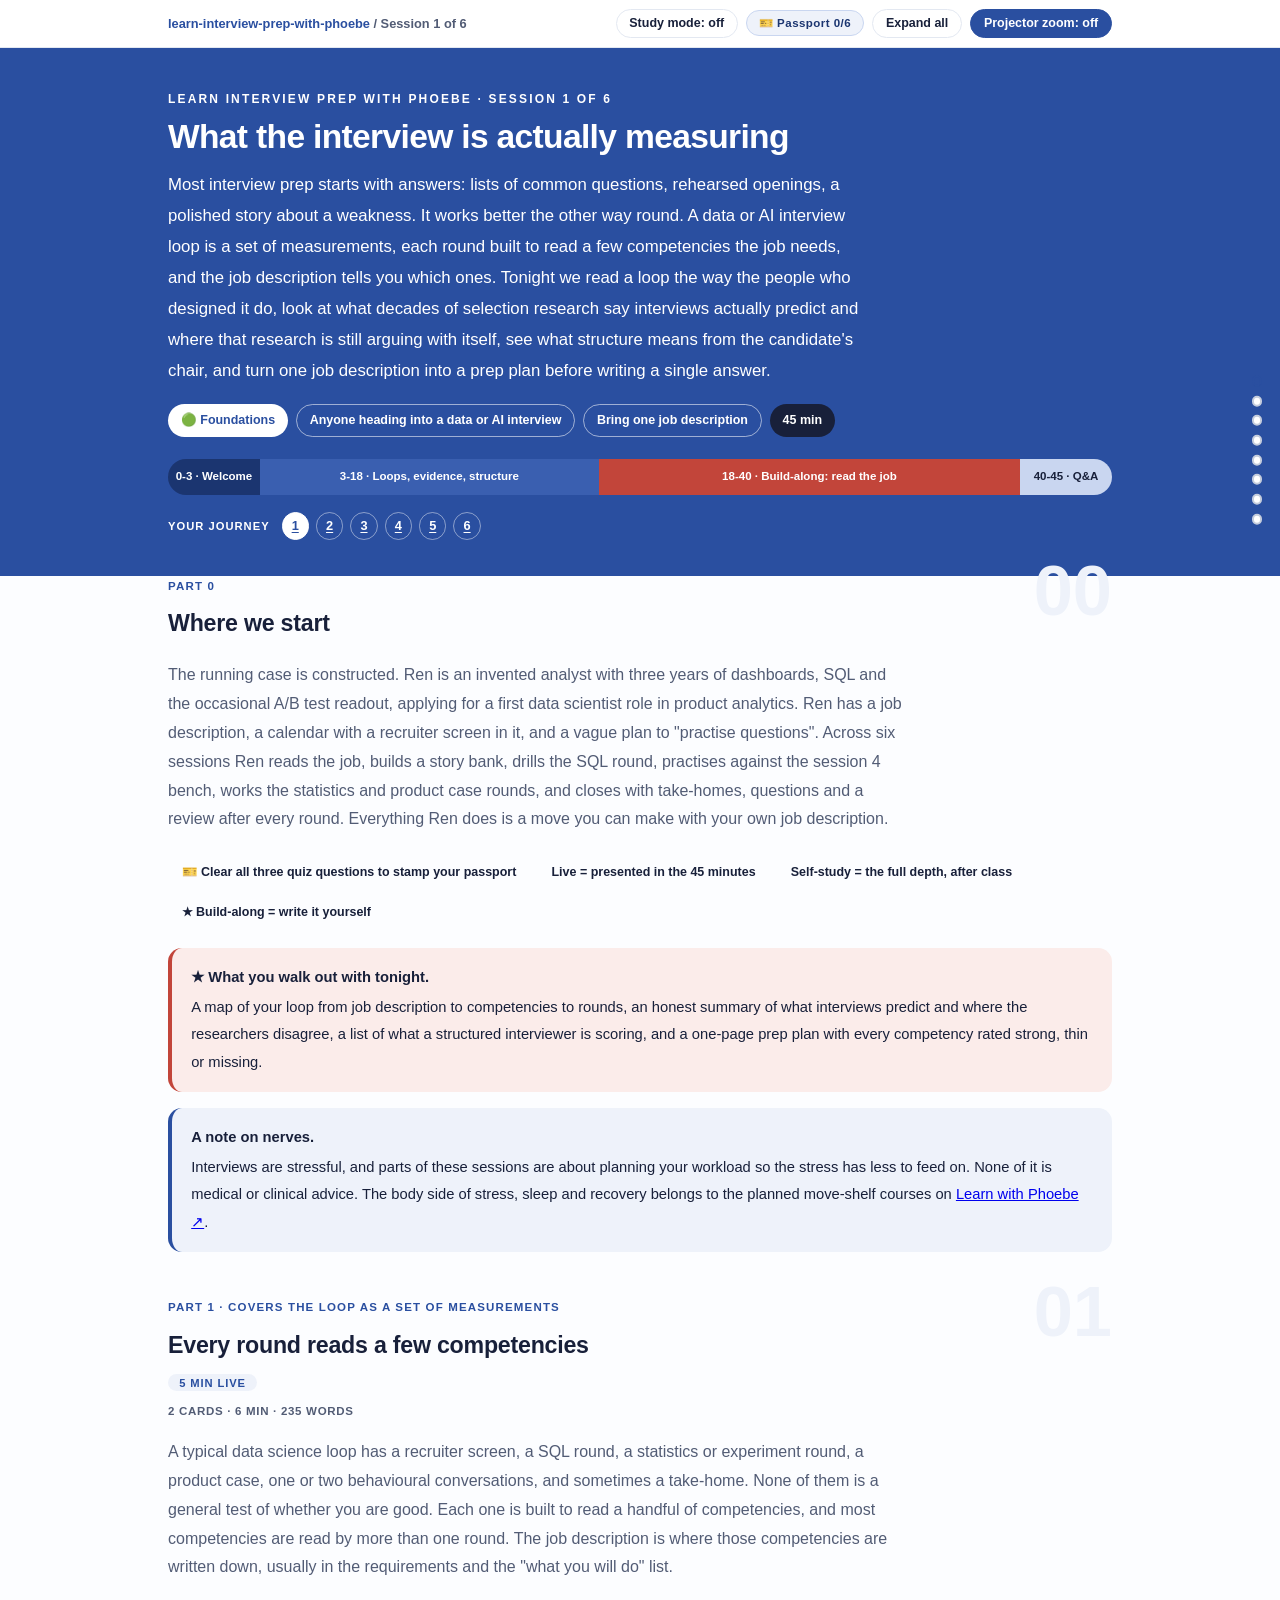
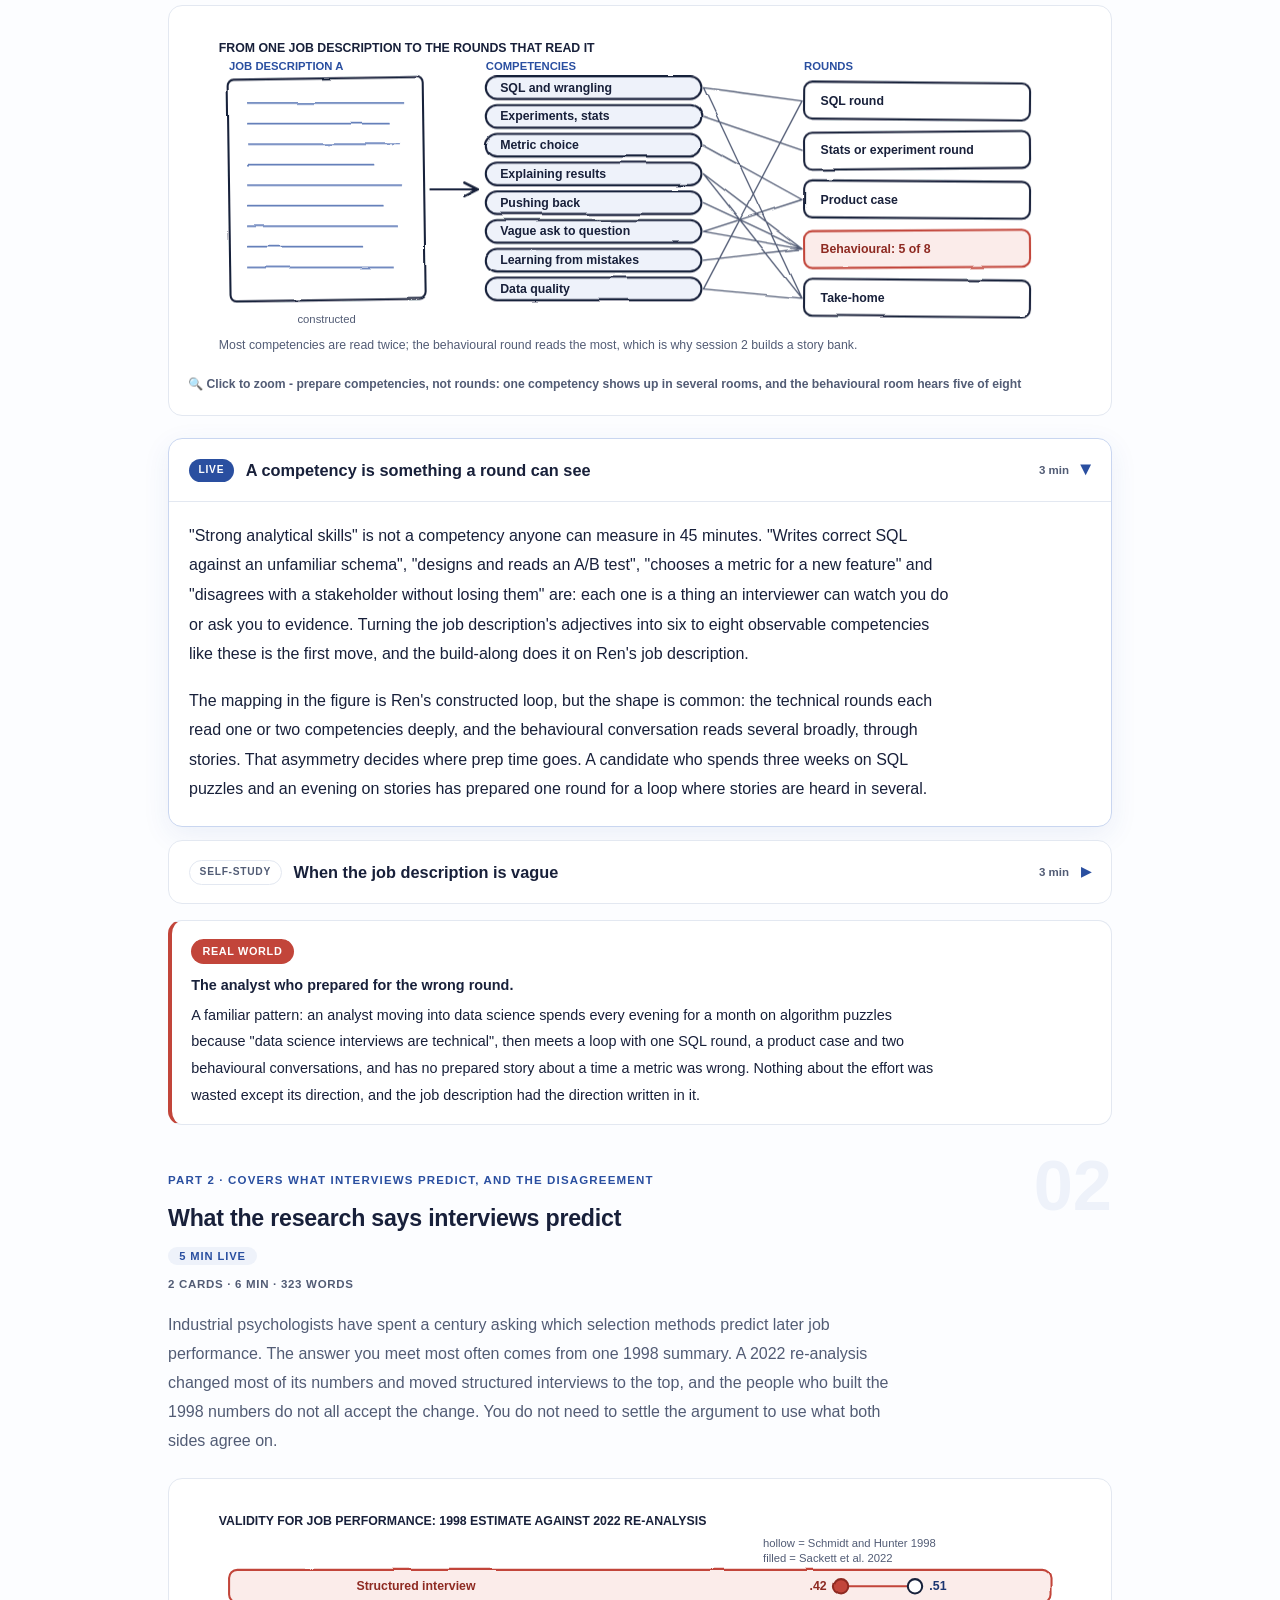
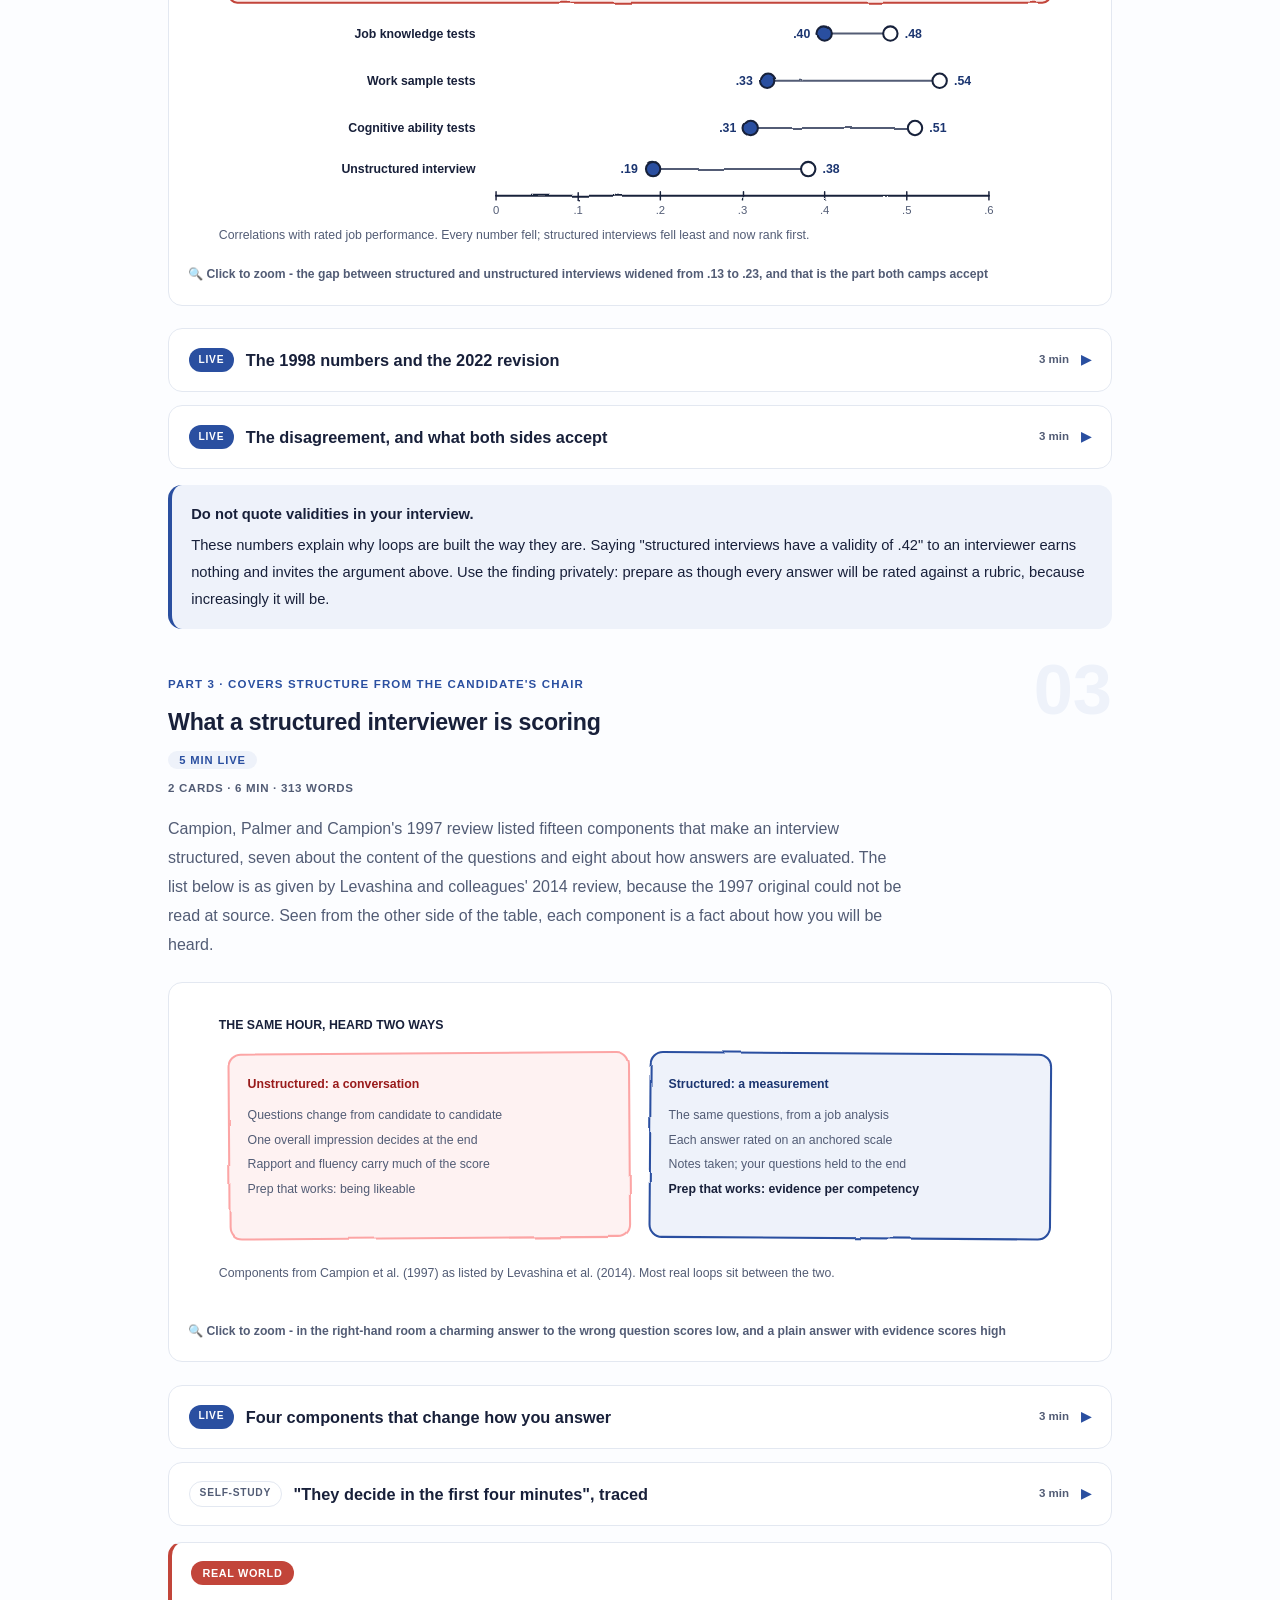
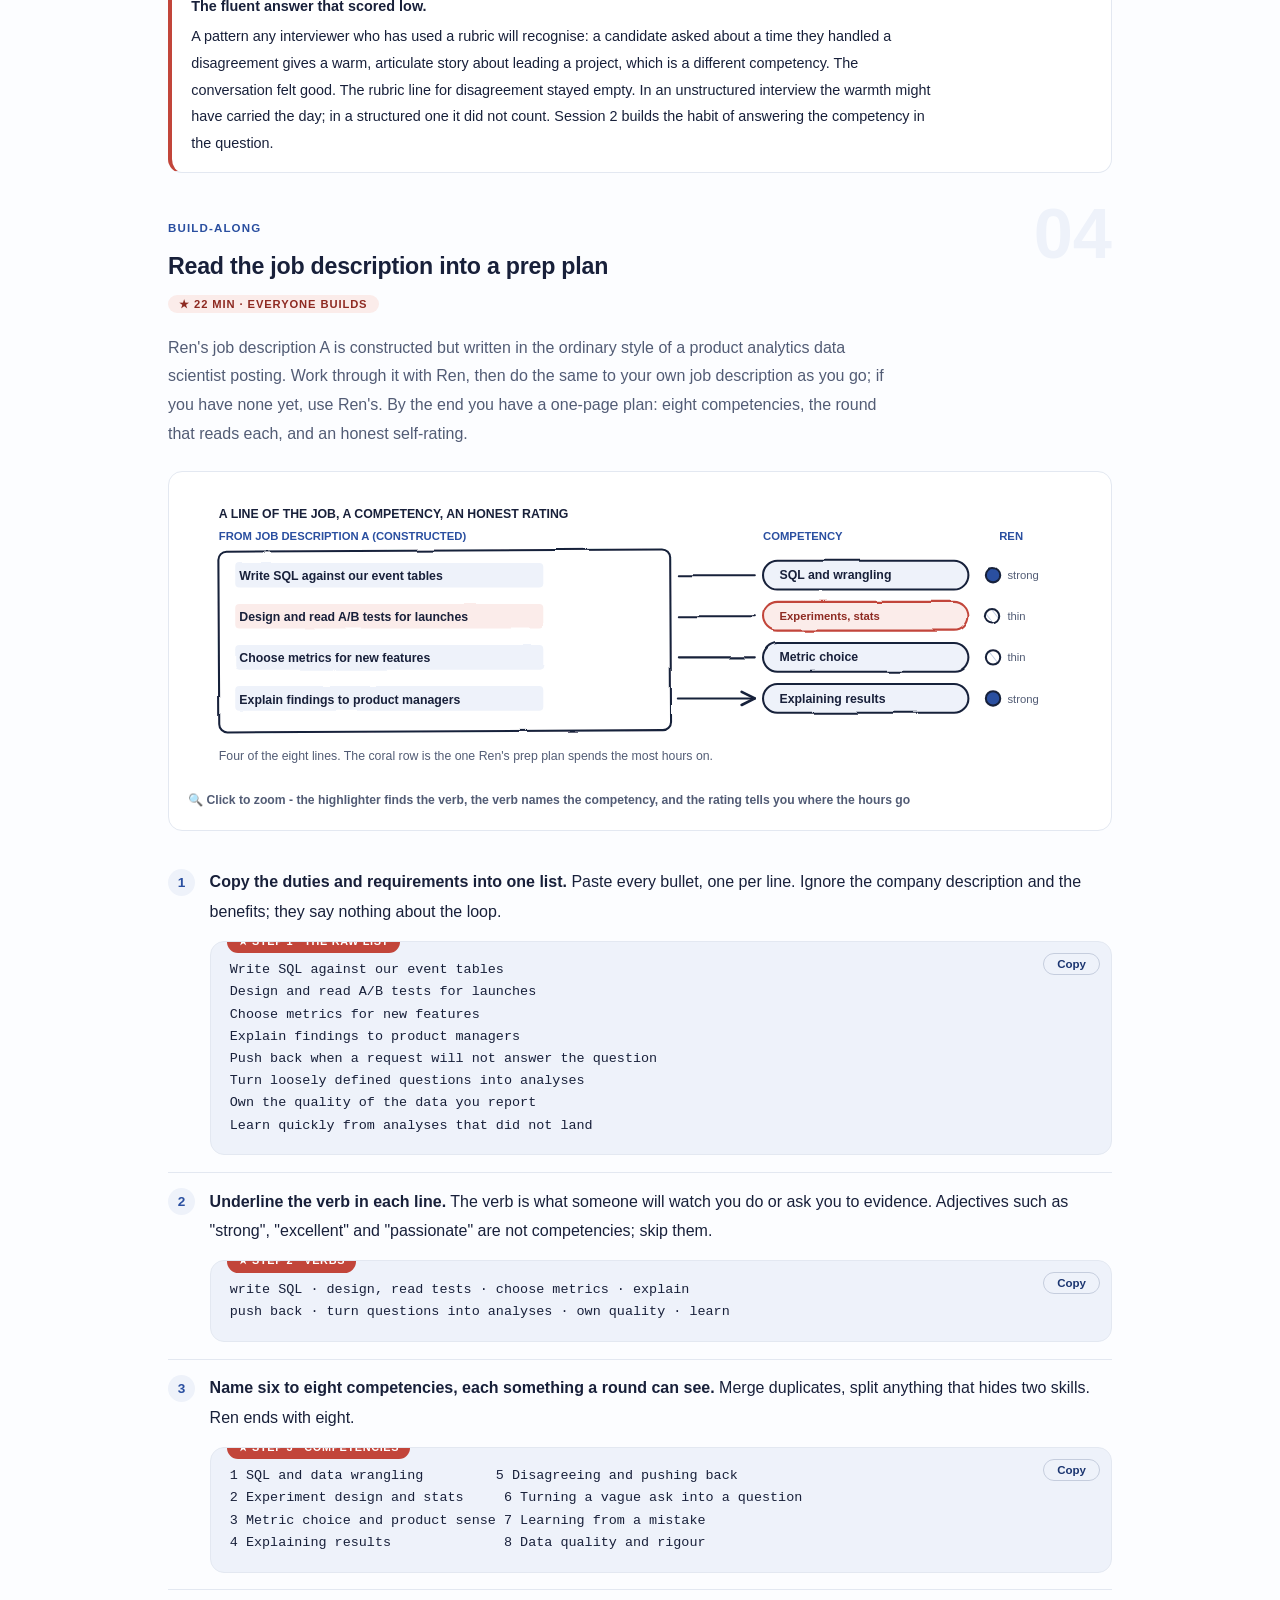
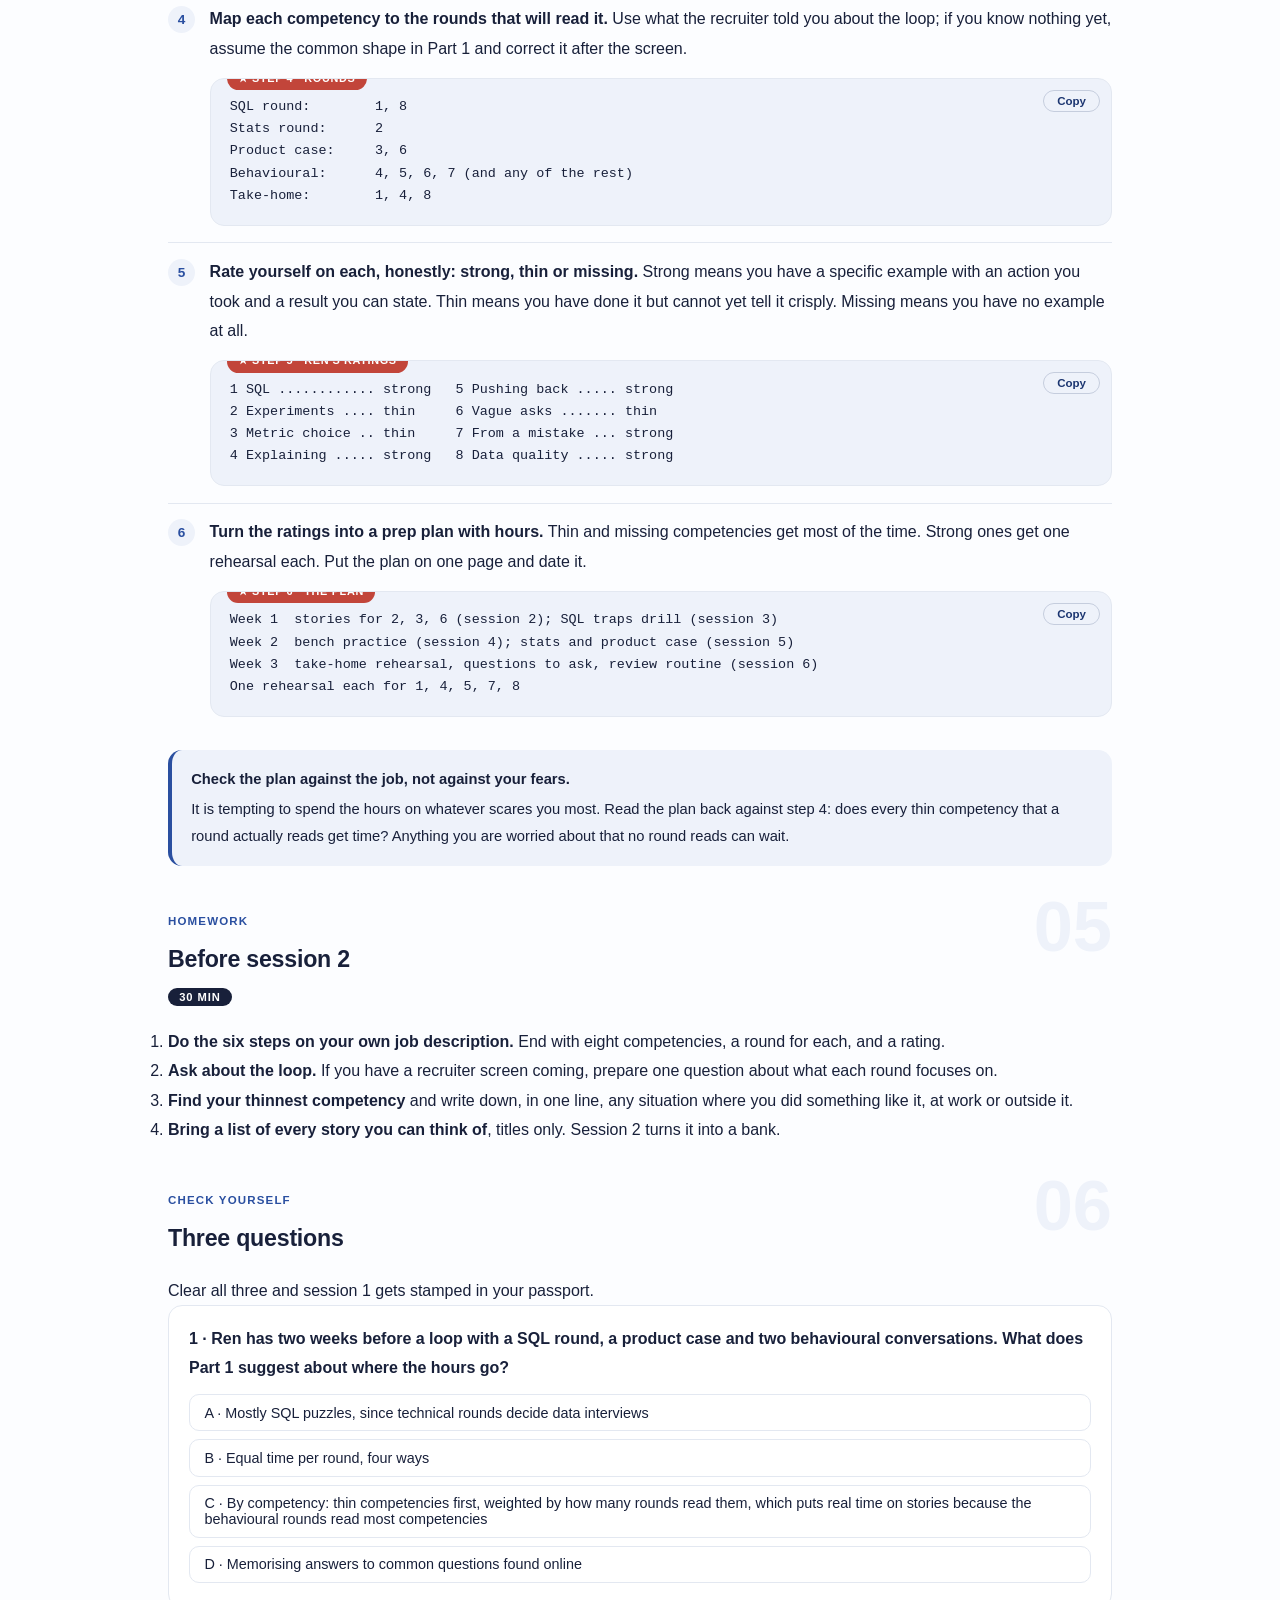
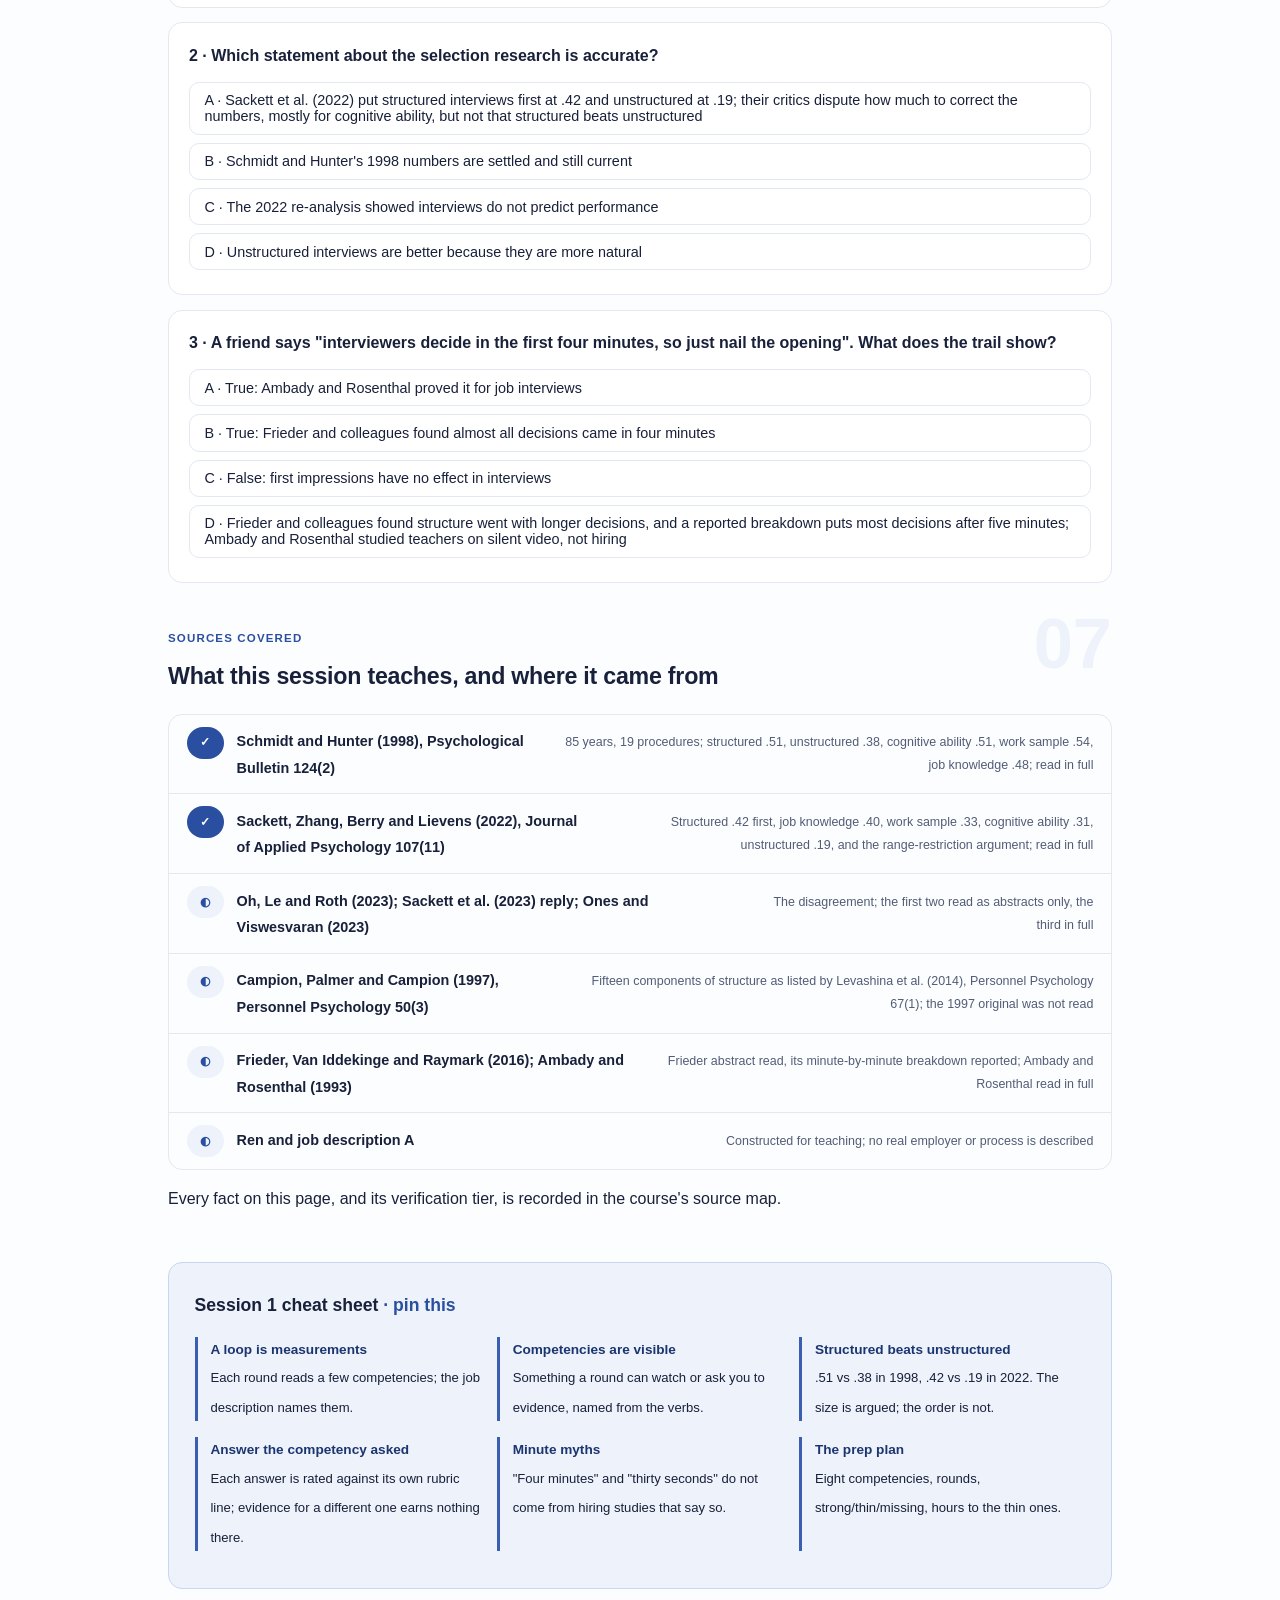
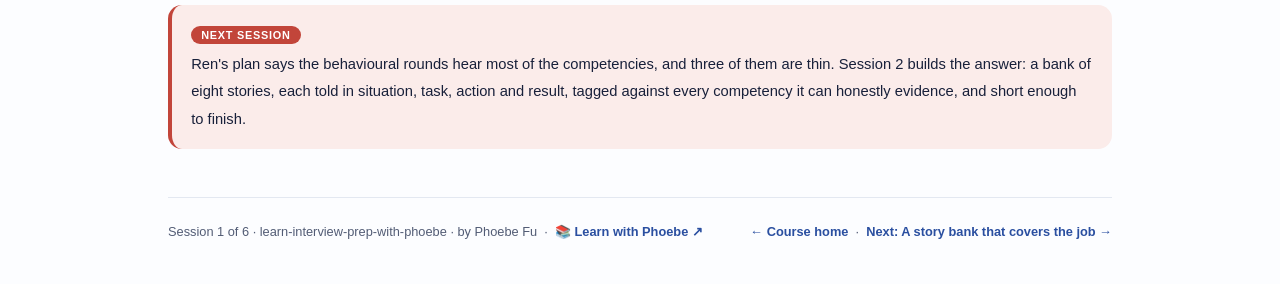
==== courses/01-what-the-interview-measures.html @ da86c3b6 "Build learn-interview-prep-with-phoebe: six sessions, landing page and in-browser bench All pages pa" ====
<!DOCTYPE html>
<html lang="en">
<head>
<meta charset="UTF-8">
<meta name="viewport" content="width=device-width, initial-scale=1.0">
<!-- social:start -->
<meta name="description" content="Session 1 of 6. A data interview loop is a set of measurements. Read a job description into competencies and rounds, see what the selection research says structured interviews predict and where the researchers disagree, what structure means from the candidate's chair, and why 'they decide in four minutes' is not what the study found.">
<meta property="og:type" content="article">
<meta property="og:site_name" content="Learn with Phoebe">
<meta property="og:title" content="What the interview is actually measuring - learn interview prep with phoebe">
<meta property="og:description" content="Session 1 of 6. Competencies, rounds, the validity research and its disagreement, and a job description read into a prep plan.">
<meta property="og:url" content="https://phoebefu6.github.io/learn-interview-prep-with-phoebe/courses/01-what-the-interview-measures.html">
<meta property="og:image" content="https://phoebefu6.github.io/learn-interview-prep-with-phoebe/assets/og-cover.png">
<meta property="og:image:width" content="1200">
<meta property="og:image:height" content="630">
<meta name="twitter:card" content="summary_large_image">
<meta name="twitter:title" content="What the interview is actually measuring - learn interview prep with phoebe">
<meta name="twitter:description" content="Session 1 of 6. Read the job into competencies before you prepare a single answer.">
<meta name="twitter:image" content="https://phoebefu6.github.io/learn-interview-prep-with-phoebe/assets/og-cover.png">
<!-- social:end -->
<title>Session 1 · What the interview is actually measuring - learn interview prep with phoebe</title>
<link rel="stylesheet" href="../assets/style.css?v=15">
</head>
<body>

<div class="toolbar">
  <div class="wrap">
    <span class="crumb"><a href="../index.html">learn-interview-prep-with-phoebe</a> / Session 1 of 6</span>
    <button class="btn" id="toggle-all" type="button">Expand all</button>
    <button class="btn primary" id="zoom-toggle" type="button">Projector zoom: off</button>
  </div>
</div>

<header class="masthead">
  <div class="wrap">
    <div class="eyebrow">Learn Interview Prep with Phoebe · Session 1 of 6</div>
    <h1>What the interview is actually <span class="accent">measuring</span></h1>
    <p class="sub">Most interview prep starts with answers: lists of common questions, rehearsed openings, a polished story about a weakness. It works better the other way round. A data or AI interview loop is a set of measurements, each round built to read a few competencies the job needs, and the job description tells you which ones. Tonight we read a loop the way the people who designed it do, look at what decades of selection research say interviews actually predict and where that research is still arguing with itself, see what structure means from the candidate's chair, and turn one job description into a prep plan before writing a single answer.</p>
    <div class="chip-row">
      <span class="chip level">🟢 Foundations</span>
      <span class="chip audience">Anyone heading into a data or AI interview</span>
      <span class="chip audience">Bring one job description</span>
      <span class="chip time">45 min</span>
    </div>
    <div class="agenda">
      <span class="a1" style="flex:1">0-3 · Welcome</span>
      <span class="a2" style="flex:4">3-18 · Loops, evidence, structure</span>
      <span class="a3" style="flex:5">18-40 · Build-along: read the job</span>
      <span class="a4" style="flex:1">40-45 · Q&amp;A</span>
    </div>
  </div>
</header>

<main class="wrap">

  <section class="section" id="intro">
    <div class="section-kicker">
      <span class="klabel">Part 0</span>
      <h2>Where we start</h2>
    </div>
    <p class="lede">The running case is constructed. Ren is an invented analyst with three years of dashboards, SQL and the occasional A/B test readout, applying for a first data scientist role in product analytics. Ren has a job description, a calendar with a recruiter screen in it, and a vague plan to "practise questions". Across six sessions Ren reads the job, builds a story bank, drills the SQL round, practises against the session 4 bench, works the statistics and product case rounds, and closes with take-homes, questions and a review after every round. Everything Ren does is a move you can make with your own job description.</p>

    <div class="legend">
      <span class="pill">🎫 Clear all three quiz questions to stamp your passport</span>
      <span class="pill">Live = presented in the 45 minutes</span>
      <span class="pill">Self-study = the full depth, after class</span>
      <span class="pill">★ Build-along = write it yourself</span>
    </div>

    <div class="callout win">
      <p><strong>★ What you walk out with tonight.</strong> A map of your loop from job description to competencies to rounds, an honest summary of what interviews predict and where the researchers disagree, a list of what a structured interviewer is scoring, and a one-page prep plan with every competency rated strong, thin or missing.</p>
    </div>

    <div class="callout tip">
      <p><strong>A note on nerves.</strong> Interviews are stressful, and parts of these sessions are about planning your workload so the stress has less to feed on. None of it is medical or clinical advice. The body side of stress, sleep and recovery belongs to the planned move-shelf courses on <a href="https://phoebefu6.github.io/learn-with-phoebe/">Learn with Phoebe ↗</a>.</p>
    </div>
  </section>

  <section class="section" id="part-1">
    <div class="section-kicker">
      <span class="klabel">Part 1 · covers the loop as a set of measurements</span>
      <h2>Every round reads a few competencies</h2>
      <span class="tag concept">5 min live</span>
    </div>
    <p class="lede">A typical data science loop has a recruiter screen, a SQL round, a statistics or experiment round, a product case, one or two behavioural conversations, and sometimes a take-home. None of them is a general test of whether you are good. Each one is built to read a handful of competencies, and most competencies are read by more than one round. The job description is where those competencies are written down, usually in the requirements and the "what you will do" list.</p>

    <figure class="zoomable">
      <svg viewBox="0 0 880 330" xmlns="http://www.w3.org/2000/svg" role="img" aria-label="A job description on the left feeds eight competency chips in the middle: SQL and wrangling, experiments and stats, metric choice, explaining results, pushing back, vague ask to question, learning from mistakes, data quality. Lines run from each chip to the rounds that read it on the right: SQL round, stats round, product case, behavioural, take-home. The behavioural round, highlighted in coral, receives five lines.">
        <defs>
          <filter id="p1aSk" x="-3%" y="-3%" width="106%" height="106%"><feTurbulence type="fractalNoise" baseFrequency="0.02" numOctaves="2" seed="11" result="n"/><feDisplacementMap in="SourceGraphic" in2="n" scale="2.4" xChannelSelector="R" yChannelSelector="G"/></filter>
          <pattern id="p1aHc" patternUnits="userSpaceOnUse" width="7" height="7" patternTransform="rotate(-38)"><line x1="0" y1="0" x2="0" y2="7" stroke="#2A4FA0" stroke-width="1" opacity=".5"/></pattern>
          <marker id="p1aAr" viewBox="0 0 10 10" refX="9" refY="5" markerWidth="8" markerHeight="8" orient="auto"><path d="M1 1 L9 5 L1 9" fill="none" stroke="#18203A" stroke-width="1.6" stroke-linecap="round"/></marker>
        </defs>
        <style>
          .p1aH { font: 800 12px Inter, sans-serif; fill: #18203A; }
          .p1aL { font: 600 12px Inter, sans-serif; fill: #18203A; }
          .p1aS { font: 400 11px Inter, sans-serif; fill: #525C75; }
          .p1aB { font: 800 12px Inter, sans-serif; fill: #8E2A22; }
          .p1aA { font: 700 11px Inter, sans-serif; fill: #2A4FA0; }
          .p1aN { font: 400 12px Inter, sans-serif; fill: #525C75; }
        </style>

        <text class="p1aH" x="30" y="26">FROM ONE JOB DESCRIPTION TO THE ROUNDS THAT READ IT</text>
        <text class="p1aA" x="40" y="44">JOB DESCRIPTION A</text>
        <text class="p1aA" x="290" y="44">COMPETENCIES</text>
        <text class="p1aA" x="600" y="44">ROUNDS</text>

        <g filter="url(#p1aSk)" fill="none" stroke="#18203A" stroke-width="2" stroke-linecap="round" stroke-linejoin="round">
          <rect x="40" y="52" width="190" height="216" rx="6" transform="rotate(-0.8 135 160)" fill="#FFFFFF"/>
          <path d="M58 76 L210 76 M58 96 L196 96 M58 116 L206 116 M58 136 L180 136 M58 156 L208 156 M58 176 L190 176 M58 196 L204 196 M58 216 L170 216 M58 236 L200 236" stroke-width="1.2" stroke="#2A4FA0"/>
          <path d="M236 160 L282 160" marker-end="url(#p1aAr)"/>
          <rect x="290" y="50" width="210" height="22" rx="11" fill="#EEF2FA"/>
          <rect x="290" y="78" width="210" height="22" rx="11" fill="#EEF2FA"/>
          <rect x="290" y="106" width="210" height="22" rx="11" fill="#EEF2FA"/>
          <rect x="290" y="134" width="210" height="22" rx="11" fill="#EEF2FA"/>
          <rect x="290" y="162" width="210" height="22" rx="11" fill="#EEF2FA"/>
          <rect x="290" y="190" width="210" height="22" rx="11" fill="#EEF2FA"/>
          <rect x="290" y="218" width="210" height="22" rx="11" fill="#EEF2FA"/>
          <rect x="290" y="246" width="210" height="22" rx="11" fill="#EEF2FA"/>
          <path d="M502 61 L598 74 M502 61 L598 266 M502 89 L598 122 M502 117 L598 170 M502 145 L598 218 M502 145 L598 266 M502 173 L598 218 M502 201 L598 170 M502 201 L598 218 M502 229 L598 218 M502 257 L598 74 M502 257 L598 266" stroke-width="1.3" stroke="#525C75"/>
          <rect x="600" y="56" width="220" height="36" rx="8" transform="rotate(0.5 710 74)" fill="#FFFFFF"/>
          <rect x="600" y="104" width="220" height="36" rx="8" transform="rotate(-0.5 710 122)" fill="#FFFFFF"/>
          <rect x="600" y="152" width="220" height="36" rx="8" transform="rotate(0.4 710 170)" fill="#FFFFFF"/>
          <rect x="600" y="200" width="220" height="36" rx="8" transform="rotate(-0.4 710 218)" fill="#FBECEA" stroke="#C2453A"/>
          <rect x="600" y="248" width="220" height="36" rx="8" transform="rotate(0.5 710 266)" fill="#FFFFFF"/>
        </g>

        <text class="p1aS" x="135" y="290" text-anchor="middle">constructed</text>
        <text class="p1aL" x="304" y="65">SQL and wrangling</text>
        <text class="p1aL" x="304" y="93">Experiments, stats</text>
        <text class="p1aL" x="304" y="121">Metric choice</text>
        <text class="p1aL" x="304" y="149">Explaining results</text>
        <text class="p1aL" x="304" y="177">Pushing back</text>
        <text class="p1aL" x="304" y="205">Vague ask to question</text>
        <text class="p1aL" x="304" y="233">Learning from mistakes</text>
        <text class="p1aL" x="304" y="261">Data quality</text>
        <text class="p1aL" x="616" y="78">SQL round</text>
        <text class="p1aL" x="616" y="126">Stats or experiment round</text>
        <text class="p1aL" x="616" y="174">Product case</text>
        <text class="p1aB" x="616" y="222">Behavioural: 5 of 8</text>
        <text class="p1aL" x="616" y="270">Take-home</text>

        <text class="p1aN" x="30" y="316">Most competencies are read twice; the behavioural round reads the most, which is why session 2 builds a story bank.</text>
      </svg>
      <figcaption>🔍 Click to zoom - prepare competencies, not rounds: one competency shows up in several rooms, and the behavioural room hears five of eight</figcaption>
    </figure>

    <details class="card" open>
      <summary><span class="mode live">Live</span>A competency is something a round can see<span class="mini">3 min</span><span class="caret">▶</span></summary>
      <div class="body">
        <p>"Strong analytical skills" is not a competency anyone can measure in 45 minutes. "Writes correct SQL against an unfamiliar schema", "designs and reads an A/B test", "chooses a metric for a new feature" and "disagrees with a stakeholder without losing them" are: each one is a thing an interviewer can watch you do or ask you to evidence. Turning the job description's adjectives into six to eight observable competencies like these is the first move, and the build-along does it on Ren's job description.</p>
        <p>The mapping in the figure is Ren's constructed loop, but the shape is common: the technical rounds each read one or two competencies deeply, and the behavioural conversation reads several broadly, through stories. That asymmetry decides where prep time goes. A candidate who spends three weeks on SQL puzzles and an evening on stories has prepared one round for a loop where stories are heard in several.</p>
      </div>
    </details>

    <details class="card">
      <summary><span class="mode self">Self-study</span>When the job description is vague<span class="mini">3 min</span><span class="caret">▶</span></summary>
      <div class="body">
        <p>Some job descriptions are a wish list copied from three other roles. Two moves help. First, weight what appears in the "what you will do" section over the requirements list: duties describe the work, requirements often describe an imagined candidate. Second, ask the recruiter in the screen what the loop looks like and what each round focuses on. That is an ordinary, expected question, and the answer is the most reliable map you will get. Session 6 has more on the questions candidates ask.</p>
      </div>
    </details>

    <div class="callout example">
      <span class="ex-pill">Real world</span>
      <p><strong>The analyst who prepared for the wrong round.</strong> A familiar pattern: an analyst moving into data science spends every evening for a month on algorithm puzzles because "data science interviews are technical", then meets a loop with one SQL round, a product case and two behavioural conversations, and has no prepared story about a time a metric was wrong. Nothing about the effort was wasted except its direction, and the job description had the direction written in it.</p>
    </div>
  </section>

  <section class="section" id="part-2">
    <div class="section-kicker">
      <span class="klabel">Part 2 · covers what interviews predict, and the disagreement</span>
      <h2>What the research says interviews predict</h2>
      <span class="tag concept">5 min live</span>
    </div>
    <p class="lede">Industrial psychologists have spent a century asking which selection methods predict later job performance. The answer you meet most often comes from one 1998 summary. A 2022 re-analysis changed most of its numbers and moved structured interviews to the top, and the people who built the 1998 numbers do not all accept the change. You do not need to settle the argument to use what both sides agree on.</p>

    <figure class="zoomable">
      <svg viewBox="0 0 880 346" xmlns="http://www.w3.org/2000/svg" role="img" aria-label="Five rows comparing validity estimates for job performance, 1998 as a hollow dot and 2022 as a filled dot, joined by a line. Structured interview .51 to .42, highlighted in coral as first in 2022. Job knowledge tests .48 to .40. Work sample tests .54 to .33. Cognitive ability .51 to .31. Unstructured interview .38 to .19. Axis from 0 to .6.">
        <defs>
          <filter id="p1bSk" x="-3%" y="-3%" width="106%" height="106%"><feTurbulence type="fractalNoise" baseFrequency="0.02" numOctaves="2" seed="23" result="n"/><feDisplacementMap in="SourceGraphic" in2="n" scale="2.4" xChannelSelector="R" yChannelSelector="G"/></filter>
        </defs>
        <style>
          .p1bH { font: 800 12px Inter, sans-serif; fill: #18203A; }
          .p1bL { font: 600 12px Inter, sans-serif; fill: #18203A; }
          .p1bS { font: 400 11px Inter, sans-serif; fill: #525C75; }
          .p1bB { font: 800 12px Inter, sans-serif; fill: #8E2A22; }
          .p1bV { font: 800 12px Inter, sans-serif; fill: #1B3570; }
          .p1bA { font: 700 11px Inter, sans-serif; fill: #2A4FA0; }
          .p1bN { font: 400 12px Inter, sans-serif; fill: #525C75; }
        </style>

        <text class="p1bH" x="30" y="26">VALIDITY FOR JOB PERFORMANCE: 1998 ESTIMATE AGAINST 2022 RE-ANALYSIS</text>
        <text class="p1bS" x="560" y="48">hollow = Schmidt and Hunter 1998</text>
        <text class="p1bS" x="560" y="62">filled = Sackett et al. 2022</text>

        <g filter="url(#p1bSk)" fill="none" stroke="#18203A" stroke-width="2" stroke-linecap="round" stroke-linejoin="round">
          <path d="M300 290 L780 290"/>
          <path d="M300 286 L300 294 M380 286 L380 294 M460 286 L460 294 M540 286 L540 294 M620 286 L620 294 M700 286 L700 294 M780 286 L780 294" stroke-width="1.4"/>
          <rect x="40" y="70" width="800" height="32" rx="8" fill="#FBECEA" stroke="#C2453A"/>
          <path d="M636 86 L708 86" stroke="#C2453A"/>
          <path d="M620 132 L684 132" stroke="#525C75"/>
          <path d="M564 178 L732 178" stroke="#525C75"/>
          <path d="M548 224 L708 224" stroke="#525C75"/>
          <path d="M452 264 L604 264" stroke="#525C75"/>
          <circle cx="708" cy="86" r="7" fill="#FFFFFF"/>
          <circle cx="636" cy="86" r="7" fill="#C2453A" stroke="#8E2A22"/>
          <circle cx="684" cy="132" r="7" fill="#FFFFFF"/>
          <circle cx="620" cy="132" r="7" fill="#2A4FA0"/>
          <circle cx="732" cy="178" r="7" fill="#FFFFFF"/>
          <circle cx="564" cy="178" r="7" fill="#2A4FA0"/>
          <circle cx="708" cy="224" r="7" fill="#FFFFFF"/>
          <circle cx="548" cy="224" r="7" fill="#2A4FA0"/>
          <circle cx="604" cy="264" r="7" fill="#FFFFFF"/>
          <circle cx="452" cy="264" r="7" fill="#2A4FA0"/>
        </g>

        <text class="p1bB" x="280" y="90" text-anchor="end">Structured interview</text>
        <text class="p1bL" x="280" y="136" text-anchor="end">Job knowledge tests</text>
        <text class="p1bL" x="280" y="182" text-anchor="end">Work sample tests</text>
        <text class="p1bL" x="280" y="228" text-anchor="end">Cognitive ability tests</text>
        <text class="p1bL" x="280" y="268" text-anchor="end">Unstructured interview</text>
        <text class="p1bB" x="622" y="90" text-anchor="end">.42</text>
        <text class="p1bV" x="722" y="90">.51</text>
        <text class="p1bV" x="606" y="136" text-anchor="end">.40</text>
        <text class="p1bV" x="698" y="136">.48</text>
        <text class="p1bV" x="550" y="182" text-anchor="end">.33</text>
        <text class="p1bV" x="746" y="182">.54</text>
        <text class="p1bV" x="534" y="228" text-anchor="end">.31</text>
        <text class="p1bV" x="722" y="228">.51</text>
        <text class="p1bV" x="438" y="268" text-anchor="end">.19</text>
        <text class="p1bV" x="618" y="268">.38</text>
        <text class="p1bS" x="300" y="308" text-anchor="middle">0</text>
        <text class="p1bS" x="380" y="308" text-anchor="middle">.1</text>
        <text class="p1bS" x="460" y="308" text-anchor="middle">.2</text>
        <text class="p1bS" x="540" y="308" text-anchor="middle">.3</text>
        <text class="p1bS" x="620" y="308" text-anchor="middle">.4</text>
        <text class="p1bS" x="700" y="308" text-anchor="middle">.5</text>
        <text class="p1bS" x="780" y="308" text-anchor="middle">.6</text>

        <text class="p1bN" x="30" y="332">Correlations with rated job performance. Every number fell; structured interviews fell least and now rank first.</text>
      </svg>
      <figcaption>🔍 Click to zoom - the gap between structured and unstructured interviews widened from .13 to .23, and that is the part both camps accept</figcaption>
    </figure>

    <details class="card">
      <summary><span class="mode live">Live</span>The 1998 numbers and the 2022 revision<span class="mini">3 min</span><span class="caret">▶</span></summary>
      <div class="body">
        <p><strong>Schmidt and Hunter (1998, Psychological Bulletin)</strong> summarised 85 years of research on 19 selection procedures. Their table put work sample tests at .54, general mental ability and structured interviews both at .51, job knowledge tests at .48 and unstructured interviews at .38, as correlations with later rated job performance. For two decades those were the numbers in every textbook and hiring guide.</p>
        <p><strong>Sackett, Zhang, Berry and Lievens (2022, Journal of Applied Psychology)</strong> re-examined how those estimates had been corrected for range restriction, the statistical adjustment for the fact that a study only sees people who were hired. They argued the corrections were often too large, especially in concurrent studies run on current employees, and recommended no range-restriction correction for those. Most validities fell by .10 to .20. Structured interviews came out at .42 and ranked first; job knowledge .40; work samples .33; cognitive ability .31; unstructured interviews .19. They also showed where the old .51 came from: an observed correlation of .28, raised to .37 by one correction and to .51 by the range-restriction step.</p>
      </div>
    </details>

    <details class="card">
      <summary><span class="mode live">Live</span>The disagreement, and what both sides accept<span class="mini">3 min</span><span class="caret">▶</span></summary>
      <div class="body">
        <p><strong>Oh, Le and Roth (2023, JAP)</strong> reanalysed Sackett's own data and argued that it substantially underestimates how severe range restriction is, and that the no-correction recommendation should be reconsidered. <strong>Ones and Viswesvaran (2023)</strong> disagreed that cognitive ability's validity is much lower than previously reported. <strong>Sackett and colleagues' reply (2023)</strong> agreed correction is right when the information about the applicant pool exists, and argued that in meta-analysis it usually does not. The abstracts of the first and third were read; the second in full.</p>
        <p>This page does not resolve that argument, and neither should you. What a candidate can take from it is the part neither camp disputes: a structured interview predicts performance better than an unstructured one, in both sets of numbers. The size of the cognitive ability estimate is where they fight, and that is a question for the people designing tests, not for you preparing answers.</p>
      </div>
    </details>

    <div class="callout tip">
      <p><strong>Do not quote validities in your interview.</strong> These numbers explain why loops are built the way they are. Saying "structured interviews have a validity of .42" to an interviewer earns nothing and invites the argument above. Use the finding privately: prepare as though every answer will be rated against a rubric, because increasingly it will be.</p>
    </div>
  </section>

  <section class="section" id="part-3">
    <div class="section-kicker">
      <span class="klabel">Part 3 · covers structure from the candidate's chair</span>
      <h2>What a structured interviewer is scoring</h2>
      <span class="tag concept">5 min live</span>
    </div>
    <p class="lede">Campion, Palmer and Campion's 1997 review listed fifteen components that make an interview structured, seven about the content of the questions and eight about how answers are evaluated. The list below is as given by Levashina and colleagues' 2014 review, because the 1997 original could not be read at source. Seen from the other side of the table, each component is a fact about how you will be heard.</p>

    <figure class="zoomable">
      <svg viewBox="0 0 880 300" xmlns="http://www.w3.org/2000/svg" role="img" aria-label="Two panels. Left, unstructured, a conversation: questions change from candidate to candidate, one overall impression decides, rapport and fluency carry the score. Right, structured, a measurement: the same questions for everyone, each answer rated on an anchored scale with notes, your questions held to the end. The right panel is outlined in cobalt.">
        <defs>
          <filter id="p1cSk" x="-3%" y="-3%" width="106%" height="106%"><feTurbulence type="fractalNoise" baseFrequency="0.02" numOctaves="2" seed="37" result="n"/><feDisplacementMap in="SourceGraphic" in2="n" scale="2.4" xChannelSelector="R" yChannelSelector="G"/></filter>
        </defs>
        <style>
          .p1cH { font: 800 12px Inter, sans-serif; fill: #18203A; }
          .p1cL { font: 600 12px Inter, sans-serif; fill: #18203A; }
          .p1cS { font: 400 12px Inter, sans-serif; fill: #525C75; }
          .p1cR { font: 800 12px Inter, sans-serif; fill: #991B1B; }
          .p1cB { font: 800 12px Inter, sans-serif; fill: #1B3570; }
          .p1cN { font: 400 12px Inter, sans-serif; fill: #525C75; }
        </style>

        <text class="p1cH" x="30" y="26">THE SAME HOUR, HEARD TWO WAYS</text>

        <g filter="url(#p1cSk)" fill="none" stroke="#18203A" stroke-width="2" stroke-linecap="round" stroke-linejoin="round">
          <rect x="40" y="50" width="390" height="180" rx="12" transform="rotate(-0.4 235 140)" fill="#FEF2F2" stroke="#FCA5A5"/>
          <rect x="450" y="50" width="390" height="180" rx="12" transform="rotate(0.4 645 140)" fill="#EEF2FA" stroke="#2A4FA0"/>
        </g>

        <text class="p1cR" x="58" y="84">Unstructured: a conversation</text>
        <text class="p1cS" x="58" y="114">Questions change from candidate to candidate</text>
        <text class="p1cS" x="58" y="138">One overall impression decides at the end</text>
        <text class="p1cS" x="58" y="162">Rapport and fluency carry much of the score</text>
        <text class="p1cS" x="58" y="186">Prep that works: being likeable</text>
        <text class="p1cB" x="468" y="84">Structured: a measurement</text>
        <text class="p1cS" x="468" y="114">The same questions, from a job analysis</text>
        <text class="p1cS" x="468" y="138">Each answer rated on an anchored scale</text>
        <text class="p1cS" x="468" y="162">Notes taken; your questions held to the end</text>
        <text class="p1cL" x="468" y="186">Prep that works: evidence per competency</text>

        <text class="p1cN" x="30" y="268">Components from Campion et al. (1997) as listed by Levashina et al. (2014). Most real loops sit between the two.</text>
      </svg>
      <figcaption>🔍 Click to zoom - in the right-hand room a charming answer to the wrong question scores low, and a plain answer with evidence scores high</figcaption>
    </figure>

    <details class="card">
      <summary><span class="mode live">Live</span>Four components that change how you answer<span class="mini">3 min</span><span class="caret">▶</span></summary>
      <div class="body">
        <p><strong>Questions based on a job analysis, the same for each candidate.</strong> The questions come from the competencies, so the job description predicts them. <strong>Each answer rated, on anchored scales.</strong> An answer is scored against descriptions of weak, adequate and strong evidence for that one competency, so wandering into a different competency earns nothing on this question. <strong>Notes taken.</strong> What you say is written down and compared later; specific actions and results survive into the notes, adjectives do not. <strong>Limited prompting and follow-up.</strong> The interviewer may not rescue a vague answer with "and what did you do then?", so the structure of the answer has to be yours.</p>
        <p>Not every loop is fully structured, and the people interviewing you on any given day vary. Preparing for the structured version costs nothing in an unstructured one: clear evidence for the competency asked about is a good answer in both rooms.</p>
      </div>
    </details>

    <details class="card">
      <summary><span class="mode self">Self-study</span>"They decide in the first four minutes", traced<span class="mini">3 min</span><span class="caret">▶</span></summary>
      <div class="body">
        <p>The claim is usually credited to a study of interviewers' decision time. <strong>Frieder, Van Iddekinge and Raymark (2016)</strong> studied 166 interviewers and 691 applicants at a university career centre. Their abstract reports that more experienced interviewers and more rapport building went with quicker decisions, and that asking every candidate the same questions went with <em>longer</em> decision times. A reported breakdown of the same study puts only about 5 percent of decisions in the first minute and about 30 percent within five minutes, meaning most came later. Those percentages were seen in a secondary summary, not in the paper itself, so treat them as reported.</p>
        <p>The "thirty seconds" version usually points at <strong>Ambady and Rosenthal (1993)</strong>, who found that strangers' ratings of 13 college teachers from silent clips under 30 seconds predicted end-of-semester student evaluations. That is a study of teachers on silent video, not of hiring decisions. First impressions matter in interviews; the specific minute counts do not come from where they are said to.</p>
      </div>
    </details>

    <div class="callout example">
      <span class="ex-pill">Real world</span>
      <p><strong>The fluent answer that scored low.</strong> A pattern any interviewer who has used a rubric will recognise: a candidate asked about a time they handled a disagreement gives a warm, articulate story about leading a project, which is a different competency. The conversation felt good. The rubric line for disagreement stayed empty. In an unstructured interview the warmth might have carried the day; in a structured one it did not count. Session 2 builds the habit of answering the competency in the question.</p>
    </div>
  </section>

  <section class="section" id="demo-1">
    <div class="section-kicker">
      <span class="klabel">Build-along</span>
      <h2>Read the job description into a prep plan</h2>
      <span class="tag demo">★ 22 min · everyone builds</span>
    </div>
    <p class="lede">Ren's job description A is constructed but written in the ordinary style of a product analytics data scientist posting. Work through it with Ren, then do the same to your own job description as you go; if you have none yet, use Ren's. By the end you have a one-page plan: eight competencies, the round that reads each, and an honest self-rating.</p>

    <figure class="zoomable">
      <svg viewBox="0 0 880 280" xmlns="http://www.w3.org/2000/svg" role="img" aria-label="Four lines from Ren's job description on the left, each with its key phrase highlighted, and an arrow from each to a competency chip and a self-rating on the right. Write SQL against our event tables becomes SQL and wrangling, rated strong. Design and read A/B tests becomes experiments and stats, rated thin, highlighted in coral. Choose metrics for new features becomes metric choice, rated thin. Explain findings to product managers becomes explaining results, rated strong.">
        <defs>
          <filter id="p1dSk" x="-3%" y="-3%" width="106%" height="106%"><feTurbulence type="fractalNoise" baseFrequency="0.02" numOctaves="2" seed="41" result="n"/><feDisplacementMap in="SourceGraphic" in2="n" scale="2.4" xChannelSelector="R" yChannelSelector="G"/></filter>
          <pattern id="p1dHc" patternUnits="userSpaceOnUse" width="7" height="7" patternTransform="rotate(-38)"><line x1="0" y1="0" x2="0" y2="7" stroke="#2A4FA0" stroke-width="1" opacity=".5"/></pattern>
          <marker id="p1dAr" viewBox="0 0 10 10" refX="9" refY="5" markerWidth="8" markerHeight="8" orient="auto"><path d="M1 1 L9 5 L1 9" fill="none" stroke="#18203A" stroke-width="1.6" stroke-linecap="round"/></marker>
        </defs>
        <style>
          .p1dH { font: 800 12px Inter, sans-serif; fill: #18203A; }
          .p1dL { font: 600 12px Inter, sans-serif; fill: #18203A; }
          .p1dS { font: 400 11px Inter, sans-serif; fill: #525C75; }
          .p1dB { font: 800 11px Inter, sans-serif; fill: #8E2A22; }
          .p1dA { font: 700 11px Inter, sans-serif; fill: #2A4FA0; }
          .p1dN { font: 400 12px Inter, sans-serif; fill: #525C75; }
        </style>

        <text class="p1dH" x="30" y="26">A LINE OF THE JOB, A COMPETENCY, AN HONEST RATING</text>
        <text class="p1dA" x="30" y="48">FROM JOB DESCRIPTION A (CONSTRUCTED)</text>
        <text class="p1dA" x="560" y="48">COMPETENCY</text>
        <text class="p1dA" x="790" y="48">REN</text>

        <g filter="url(#p1dSk)" fill="none" stroke="#18203A" stroke-width="2" stroke-linecap="round" stroke-linejoin="round">
          <rect x="30" y="58" width="440" height="176" rx="8" transform="rotate(-0.3 250 146)" fill="#FFFFFF"/>
          <rect x="46" y="70" width="300" height="24" rx="4" fill="#EEF2FA" stroke="none"/>
          <rect x="46" y="110" width="300" height="24" rx="4" fill="#FBECEA" stroke="none"/>
          <rect x="46" y="150" width="300" height="24" rx="4" fill="#EEF2FA" stroke="none"/>
          <rect x="46" y="190" width="300" height="24" rx="4" fill="#EEF2FA" stroke="none"/>
          <path d="M478 82 L552 82 M478 122 L552 122 M478 162 L552 162 M478 202 L552 202" marker-end="url(#p1dAr)"/>
          <rect x="560" y="68" width="200" height="28" rx="14" fill="#EEF2FA"/>
          <rect x="560" y="108" width="200" height="28" rx="14" fill="#FBECEA" stroke="#C2453A"/>
          <rect x="560" y="148" width="200" height="28" rx="14" fill="#EEF2FA"/>
          <rect x="560" y="188" width="200" height="28" rx="14" fill="#EEF2FA"/>
          <circle cx="784" cy="82" r="7" fill="#2A4FA0"/>
          <circle cx="784" cy="122" r="7" fill="url(#p1dHc)"/>
          <circle cx="784" cy="162" r="7" fill="url(#p1dHc)"/>
          <circle cx="784" cy="202" r="7" fill="#2A4FA0"/>
        </g>

        <text class="p1dL" x="50" y="87">Write SQL against our event tables</text>
        <text class="p1dL" x="50" y="127">Design and read A/B tests for launches</text>
        <text class="p1dL" x="50" y="167">Choose metrics for new features</text>
        <text class="p1dL" x="50" y="207">Explain findings to product managers</text>
        <text class="p1dL" x="576" y="86">SQL and wrangling</text>
        <text class="p1dB" x="576" y="126">Experiments, stats</text>
        <text class="p1dL" x="576" y="166">Metric choice</text>
        <text class="p1dL" x="576" y="206">Explaining results</text>
        <text class="p1dS" x="798" y="86">strong</text>
        <text class="p1dS" x="798" y="126">thin</text>
        <text class="p1dS" x="798" y="166">thin</text>
        <text class="p1dS" x="798" y="206">strong</text>

        <text class="p1dN" x="30" y="262">Four of the eight lines. The coral row is the one Ren's prep plan spends the most hours on.</text>
      </svg>
      <figcaption>🔍 Click to zoom - the highlighter finds the verb, the verb names the competency, and the rating tells you where the hours go</figcaption>
    </figure>

    <div class="steps">
      <div class="step">
        <p><strong>Copy the duties and requirements into one list.</strong> Paste every bullet, one per line. Ignore the company description and the benefits; they say nothing about the loop.</p>
        <div class="prompt-box good"><span class="label">★ Step 1 · the raw list</span>Write SQL against our event tables
Design and read A/B tests for launches
Choose metrics for new features
Explain findings to product managers
Push back when a request will not answer the question
Turn loosely defined questions into analyses
Own the quality of the data you report
Learn quickly from analyses that did not land</div>
      </div>
      <div class="step">
        <p><strong>Underline the verb in each line.</strong> The verb is what someone will watch you do or ask you to evidence. Adjectives such as "strong", "excellent" and "passionate" are not competencies; skip them.</p>
        <div class="prompt-box good"><span class="label">★ Step 2 · verbs</span>write SQL · design, read tests · choose metrics · explain
push back · turn questions into analyses · own quality · learn</div>
      </div>
      <div class="step">
        <p><strong>Name six to eight competencies, each something a round can see.</strong> Merge duplicates, split anything that hides two skills. Ren ends with eight.</p>
        <div class="prompt-box good"><span class="label">★ Step 3 · competencies</span>1 SQL and data wrangling         5 Disagreeing and pushing back
2 Experiment design and stats     6 Turning a vague ask into a question
3 Metric choice and product sense 7 Learning from a mistake
4 Explaining results              8 Data quality and rigour</div>
      </div>
      <div class="step">
        <p><strong>Map each competency to the rounds that will read it.</strong> Use what the recruiter told you about the loop; if you know nothing yet, assume the common shape in Part 1 and correct it after the screen.</p>
        <div class="prompt-box good"><span class="label">★ Step 4 · rounds</span>SQL round:        1, 8
Stats round:      2
Product case:     3, 6
Behavioural:      4, 5, 6, 7 (and any of the rest)
Take-home:        1, 4, 8</div>
      </div>
      <div class="step">
        <p><strong>Rate yourself on each, honestly: strong, thin or missing.</strong> Strong means you have a specific example with an action you took and a result you can state. Thin means you have done it but cannot yet tell it crisply. Missing means you have no example at all.</p>
        <div class="prompt-box good"><span class="label">★ Step 5 · Ren's ratings</span>1 SQL ............ strong   5 Pushing back ..... strong
2 Experiments .... thin     6 Vague asks ....... thin
3 Metric choice .. thin     7 From a mistake ... strong
4 Explaining ..... strong   8 Data quality ..... strong</div>
      </div>
      <div class="step">
        <p><strong>Turn the ratings into a prep plan with hours.</strong> Thin and missing competencies get most of the time. Strong ones get one rehearsal each. Put the plan on one page and date it.</p>
        <div class="prompt-box good"><span class="label">★ Step 6 · the plan</span>Week 1  stories for 2, 3, 6 (session 2); SQL traps drill (session 3)
Week 2  bench practice (session 4); stats and product case (session 5)
Week 3  take-home rehearsal, questions to ask, review routine (session 6)
One rehearsal each for 1, 4, 5, 7, 8</div>
      </div>
    </div>

    <div class="callout tip">
      <p><strong>Check the plan against the job, not against your fears.</strong> It is tempting to spend the hours on whatever scares you most. Read the plan back against step 4: does every thin competency that a round actually reads get time? Anything you are worried about that no round reads can wait.</p>
    </div>
  </section>

  <section class="section" id="exercise">
    <div class="section-kicker">
      <span class="klabel">Homework</span>
      <h2>Before session 2</h2>
      <span class="tag exercise">30 min</span>
    </div>
    <ol>
      <li><strong>Do the six steps on your own job description.</strong> End with eight competencies, a round for each, and a rating.</li>
      <li><strong>Ask about the loop.</strong> If you have a recruiter screen coming, prepare one question about what each round focuses on.</li>
      <li><strong>Find your thinnest competency</strong> and write down, in one line, any situation where you did something like it, at work or outside it.</li>
      <li><strong>Bring a list of every story you can think of</strong>, titles only. Session 2 turns it into a bank.</li>
    </ol>
  </section>

  <section class="section" id="quiz">
    <div class="section-kicker">
      <span class="klabel">Check yourself</span>
      <h2>Three questions</h2>
    </div>
    <p>Clear all three and session 1 gets stamped in your passport.</p>

    <div class="quiz-q" data-answer="2">
      <p class="qtext">1 · Ren has two weeks before a loop with a SQL round, a product case and two behavioural conversations. What does Part 1 suggest about where the hours go?</p>
      <button class="qopt" type="button">A · Mostly SQL puzzles, since technical rounds decide data interviews</button>
      <button class="qopt" type="button">B · Equal time per round, four ways</button>
      <button class="qopt" type="button">C · By competency: thin competencies first, weighted by how many rounds read them, which puts real time on stories because the behavioural rounds read most competencies</button>
      <button class="qopt" type="button">D · Memorising answers to common questions found online</button>
      <p class="qwhy">Rounds read competencies, and one competency is often read in several rooms. The behavioural conversations read the widest set, so a story bank pays off across the loop. A treats one round as the loop, B ignores Ren's ratings, and D prepares answers without knowing the competencies.</p>
    </div>

    <div class="quiz-q" data-answer="0">
      <p class="qtext">2 · Which statement about the selection research is accurate?</p>
      <button class="qopt" type="button">A · Sackett et al. (2022) put structured interviews first at .42 and unstructured at .19; their critics dispute how much to correct the numbers, mostly for cognitive ability, but not that structured beats unstructured</button>
      <button class="qopt" type="button">B · Schmidt and Hunter's 1998 numbers are settled and still current</button>
      <button class="qopt" type="button">C · The 2022 re-analysis showed interviews do not predict performance</button>
      <button class="qopt" type="button">D · Unstructured interviews are better because they are more natural</button>
      <p class="qwhy">The 2022 re-analysis lowered most estimates and moved structured interviews to the top. Oh, Le and Roth and Ones and Viswesvaran argue the corrections were cut too far, with cognitive ability at the centre of the dispute. In both sets of numbers structured interviews predict better than unstructured ones.</p>
    </div>

    <div class="quiz-q" data-answer="3">
      <p class="qtext">3 · A friend says "interviewers decide in the first four minutes, so just nail the opening". What does the trail show?</p>
      <button class="qopt" type="button">A · True: Ambady and Rosenthal proved it for job interviews</button>
      <button class="qopt" type="button">B · True: Frieder and colleagues found almost all decisions came in four minutes</button>
      <button class="qopt" type="button">C · False: first impressions have no effect in interviews</button>
      <button class="qopt" type="button">D · Frieder and colleagues found structure went with longer decisions, and a reported breakdown puts most decisions after five minutes; Ambady and Rosenthal studied teachers on silent video, not hiring</button>
      <p class="qwhy">The minute counts do not come from where they are said to. First impressions still matter, which is why C overcorrects, but an opening line does not replace evidence for each competency in a structured interview.</p>
    </div>

    <p class="quiz-score"></p>
  </section>

  <section class="section" id="official">
    <div class="section-kicker">
      <span class="klabel">Sources covered</span>
      <h2>What this session teaches, and where it came from</h2>
    </div>
    <div class="covered">
      <div class="covered-row"><span class="status pill solid">✓</span><span class="name">Schmidt and Hunter (1998), Psychological Bulletin 124(2)</span><span class="note">85 years, 19 procedures; structured .51, unstructured .38, cognitive ability .51, work sample .54, job knowledge .48; read in full</span></div>
      <div class="covered-row"><span class="status pill solid">✓</span><span class="name">Sackett, Zhang, Berry and Lievens (2022), Journal of Applied Psychology 107(11)</span><span class="note">Structured .42 first, job knowledge .40, work sample .33, cognitive ability .31, unstructured .19, and the range-restriction argument; read in full</span></div>
      <div class="covered-row"><span class="status pill light">◐</span><span class="name">Oh, Le and Roth (2023); Sackett et al. (2023) reply; Ones and Viswesvaran (2023)</span><span class="note">The disagreement; the first two read as abstracts only, the third in full</span></div>
      <div class="covered-row"><span class="status pill light">◐</span><span class="name">Campion, Palmer and Campion (1997), Personnel Psychology 50(3)</span><span class="note">Fifteen components of structure as listed by Levashina et al. (2014), Personnel Psychology 67(1); the 1997 original was not read</span></div>
      <div class="covered-row"><span class="status pill light">◐</span><span class="name">Frieder, Van Iddekinge and Raymark (2016); Ambady and Rosenthal (1993)</span><span class="note">Frieder abstract read, its minute-by-minute breakdown reported; Ambady and Rosenthal read in full</span></div>
      <div class="covered-row"><span class="status pill light">◐</span><span class="name">Ren and job description A</span><span class="note">Constructed for teaching; no real employer or process is described</span></div>
    </div>
    <p class="mono" style="margin-top:14px">Every fact on this page, and its verification tier, is recorded in the course's source map.</p>
  </section>

  <section class="cheat" id="cheatsheet">
    <h3>Session 1 cheat sheet <span>· pin this</span></h3>
    <div class="grid-2">
      <div class="cheat-item"><b>A loop is measurements</b><span>Each round reads a few competencies; the job description names them.</span></div>
      <div class="cheat-item"><b>Competencies are visible</b><span>Something a round can watch or ask you to evidence, named from the verbs.</span></div>
      <div class="cheat-item"><b>Structured beats unstructured</b><span>.51 vs .38 in 1998, .42 vs .19 in 2022. The size is argued; the order is not.</span></div>
      <div class="cheat-item"><b>Answer the competency asked</b><span>Each answer is rated against its own rubric line; evidence for a different one earns nothing there.</span></div>
      <div class="cheat-item"><b>Minute myths</b><span>"Four minutes" and "thirty seconds" do not come from hiring studies that say so.</span></div>
      <div class="cheat-item"><b>The prep plan</b><span>Eight competencies, rounds, strong/thin/missing, hours to the thin ones.</span></div>
    </div>
  </section>

  <div class="callout next">
    <span class="nx-pill">Next session</span>
    <p>Ren's plan says the behavioural rounds hear most of the competencies, and three of them are thin. Session 2 builds the answer: a bank of eight stories, each told in situation, task, action and result, tagged against every competency it can honestly evidence, and short enough to finish.</p>
  </div>

  <footer class="pagefoot">
    <span>Session 1 of 6 · learn-interview-prep-with-phoebe · by Phoebe Fu &nbsp;·&nbsp; 📚 <a href="https://phoebefu6.github.io/learn-with-phoebe/">Learn with Phoebe ↗</a></span>
    <span><a href="../index.html">← Course home</a> &nbsp;·&nbsp; <a href="02-a-story-bank.html">Next: A story bank that covers the job →</a></span>
  </footer>

</main>

<script src="../assets/app.js?v=15"></script>
</body>
</html>
---- assets/style.css ----
/* learn-interview-prep-with-phoebe - editorial bold design system
   Accent: cobalt #2A4FA0 · Deep cobalt #1B3570 · Mid cobalt #3A5FB0 · Contrast: coral #C2453A
   (CSS var names still read --indigo/--amber; they hold cobalt and coral.)
   Light surfaces only: the code box and the lightbox scrim are light tints. */

:root {
  --indigo: #2A4FA0;
  --indigo-deep: #1B3570;
  --indigo-mid: #3A5FB0;
  --indigo-soft: #C9D6F0;
  --indigo-50: #EEF2FA;
  --ink: #18203A;
  --muted: #525C75;
  --faint: #C5CDDD;
  --hairline: #E3E8F1;
  --clay: #C2453A;
  --clay-ink: #8E2A22;
  --amber: #C2453A;
  --amber-ink: #8E2A22;
  --amber-50: #FBECEA;
  --paper: #FCFDFF;
  --code-bg: #F4F6FC;
  --code-ink: #18203A;
  --scrim-rgb: 250,251,255;
  --shadow-rgb: 42,79,160;
  --radius: 14px;
}

* { margin: 0; padding: 0; box-sizing: border-box; }

html { font-size: 16px; scroll-behavior: smooth; }
html.zoom-125 { font-size: 20px; }
html.zoom-150 { font-size: 24px; }

body {
  font-family: "Inter", -apple-system, BlinkMacSystemFont, "Segoe UI", Roboto, sans-serif;
  background: var(--paper);
  color: var(--ink);
  line-height: 1.85;
  font-feature-settings: "tnum";
}

.wrap { max-width: 62rem; margin: 0 auto; padding: 0 1.5rem; }

/* ---------- header band ---------- */
.masthead {
  background: var(--indigo);
  color: #fff;
  padding: 2.5rem 0 2.25rem;
}
.masthead .eyebrow {
  font-size: .75rem;
  letter-spacing: .18em;
  text-transform: uppercase;
  opacity: 1;
  font-weight: 600;
}
.masthead h1 {
  font-size: 2.1rem;
  line-height: 1.15;
  font-weight: 800;
  margin: .5rem 0 .75rem;
  letter-spacing: -.02em;
}
.masthead h1 .accent { color: inherit; }
.masthead .sub { font-size: 1.05rem; opacity: 1; max-width: 44rem; }

.chip-row { display: flex; flex-wrap: wrap; gap: .5rem; margin-top: 1.1rem; }
.chip {
  display: inline-flex;
  align-items: center;
  gap: .35rem;
  border-radius: 999px;
  padding: .25rem .8rem;
  font-size: .78rem;
  font-weight: 600;
  white-space: nowrap;
}
.chip.level { background: #fff; color: var(--indigo); }
.chip.audience { background: rgba(255,255,255,.08); color: #fff; border: 1px solid rgba(255,255,255,.35); }
.chip.time { background: var(--ink); color: #fff; font-variant-numeric: tabular-nums; }


/* ---------- agenda band ----------
   Recovered 2026-09-02. These six repos were scaffolded from a stylesheet that had
   lost this block, so .agenda rendered as run-on inline text ~700px tall inside the
   masthead. 87 of 93 repos carry it; these were the exception, and they were also the
   six the estate sweep could not see. See course-builder/references/field-notes.md.

   .a3 does NOT reuse the donor's `color: var(--amber-ink)`: that pair falls below
   4.5:1 against --amber in all six palettes, which is the same failure the sweep
   flags on the wellbeing courses. The literal below is the darkest tone of this
   repo's own amber-ink that clears 4.5:1, so the band stays bright. Recompute it if
   --amber changes. */
.agenda {
  display: flex;
  border-radius: 999px;
  overflow: hidden;
  margin: 1.4rem 0 0;
  font-size: .72rem;
  font-weight: 600;
  text-align: center;
  color: #fff;
}
.agenda span { padding: .45rem .3rem; white-space: nowrap; overflow: hidden; text-overflow: ellipsis; }
.agenda .a1 { background: var(--indigo-deep); }
.agenda .a2 { background: var(--indigo-mid); }
.agenda .a3 { background: var(--amber); color: #FFFFFF; }
.agenda .a4 { background: var(--indigo-soft); color: var(--ink); }

/* ---------- toolbar ---------- */
.toolbar {
  position: sticky;
  top: 0;
  z-index: 40;
  background: rgba(255,255,255,.94);
  backdrop-filter: blur(6px);
  border-bottom: 1px solid var(--hairline);
  padding: .55rem 0;
}
.toolbar .wrap { display: flex; align-items: center; gap: .5rem; flex-wrap: nowrap; }
.toolbar .crumb { font-size: .8rem; color: var(--muted); font-weight: 600; margin-right: auto; min-width: 0; white-space: nowrap; overflow: hidden; text-overflow: ellipsis; }
.toolbar .btn { white-space: nowrap; flex: none; padding: .38rem .8rem; font-size: .78rem; line-height: 1.2; }
.toolbar .crumb a { color: var(--indigo); text-decoration: none; }
.btn {
  border: 1px solid var(--hairline);
  background: #fff;
  color: var(--ink);
  border-radius: 999px;
  padding: .35rem .9rem;
  font-size: .78rem;
  font-weight: 600;
  cursor: pointer;
  font-family: inherit;
  transition: all .15s ease;
}
.btn:hover { border-color: var(--indigo); color: var(--indigo); }
.btn.primary { background: var(--indigo); border-color: var(--indigo); color: #fff; }
.btn.primary:hover { background: var(--indigo-deep); }

/* ---------- sections ---------- */
main { padding: 2.5rem 0 4rem; }

.section { margin-bottom: 2.8rem; }
.section-kicker { margin-bottom: 1rem; }
.section-kicker .klabel {
  display: block;
  font-size: .72rem;
  text-transform: uppercase;
  letter-spacing: .1em;
  color: var(--indigo);
  font-weight: 700;
  margin-bottom: .35rem;
}
.section-kicker h2 {
  font-size: 1.45rem;
  font-weight: 800;
  letter-spacing: -.01em;
  display: flex;
  align-items: center;
  gap: .7rem;
  flex-wrap: wrap;
}
.section-kicker .tag {
  border-radius: 999px;
  padding: .18rem .7rem;
  font-size: .7rem;
  font-weight: 700;
  text-transform: uppercase;
  letter-spacing: .08em;
}
.tag.concept { background: var(--indigo-50); color: var(--indigo); }
.tag.demo { background: var(--amber-50); color: var(--amber-ink); }
.tag.exercise { background: var(--ink); color: #fff; }

.lede { color: var(--muted); max-width: 46rem; margin-bottom: 1.4rem; line-height: 1.8; }

/* live vs self-study markers on cards */
.mode {
  font-size: .64rem;
  font-weight: 700;
  text-transform: uppercase;
  letter-spacing: .07em;
  padding: .14rem .6rem;
  border-radius: 999px;
  flex: none;
}
.mode.live { background: var(--indigo); color: #fff; }
.mode.self { background: #fff; color: var(--muted); border: 1px solid var(--hairline); }

/* ---------- accordions ---------- */
details.card {
  border: 1px solid var(--hairline);
  border-radius: var(--radius);
  margin-bottom: .8rem;
  overflow: hidden;
  background: #fff;
}
details.card[open] { border-color: var(--indigo-soft); box-shadow: 0 8px 28px rgba(var(--shadow-rgb),.08); }
details.card summary {
  list-style: none;
  cursor: pointer;
  padding: 1rem 1.25rem;
  display: flex;
  align-items: center;
  gap: .75rem;
  font-weight: 700;
  font-size: 1.02rem;
  user-select: none;
}
details.card summary::-webkit-details-marker { display: none; }
details.card summary .dot {
  width: .6rem; height: .6rem;
  border-radius: 999px;
  background: var(--indigo);
  flex: none;
}
details.card summary .mini { margin-left: auto; font-size: .72rem; color: var(--muted); font-weight: 600; white-space: nowrap; }
details.card summary .caret { transition: transform .2s ease; color: var(--indigo); font-size: .8rem; }
details.card[open] summary .caret { transform: rotate(90deg); }
details.card .body { padding: 0 1.25rem 1.4rem; border-top: 1px solid var(--hairline); padding-top: 1.15rem; }
details.card .body p { margin-bottom: 1.05rem; max-width: 48rem; }
details.card .body p:last-child { margin-bottom: 0; }
details.card .body ul, details.card .body ol { margin: 0 0 1.1rem 1.2rem; max-width: 47rem; }
details.card .body li { margin-bottom: .65rem; }
details.card .body h4 { font-size: .95rem; font-weight: 700; margin: 1.1rem 0 .45rem; }
details.card .body h4:first-child { margin-top: 0; }

/* ---------- pills & legends ---------- */
.legend { display: flex; flex-wrap: wrap; gap: .5rem; margin: 0 0 1.2rem; }
.pill {
  display: inline-flex;
  align-items: center;
  gap: .4rem;
  border-radius: 999px;
  padding: .28rem .85rem;
  font-size: .78rem;
  font-weight: 600;
}
.pill.solid { background: var(--indigo); color: #fff; }
.pill.light { background: var(--indigo-50); color: var(--indigo); }
.pill.inkpill { background: var(--ink); color: #fff; }
.pill.amber, .pill.peach { background: var(--amber); color: #fff; }
.pill.bare { color: var(--muted); }

/* ---------- 4D grid ---------- */
.grid-2 { display: grid; grid-template-columns: repeat(auto-fit, minmax(15rem, 1fr)); gap: .8rem; margin: .5rem 0 1rem; }
.d-card {
  border: 1px solid var(--hairline);
  border-left: 4px solid var(--indigo);
  border-radius: 10px;
  padding: 1rem 1.1rem;
}
.d-card h4 { font-size: .95rem; margin-bottom: .3rem; }
.d-card h4 .lead-letter { color: var(--indigo); }
.d-card p { font-size: .86rem; color: var(--muted); margin: 0; }

/* ---------- tables ---------- */
table.clean { width: 100%; border-collapse: collapse; font-size: .9rem; margin: .4rem 0 1rem; }
table.clean th {
  text-align: left;
  font-size: .72rem;
  text-transform: uppercase;
  letter-spacing: .08em;
  color: var(--muted);
  padding: .5rem .6rem;
  border-bottom: 2px solid var(--ink);
}
table.clean td { padding: .7rem .6rem; border-bottom: .5px solid var(--hairline); vertical-align: top; line-height: 1.7; }
table.clean td:first-child { font-weight: 600; }

/* ---------- prompt boxes ---------- */
.prompt-box{
  position: relative;
  background: #EEF2FA;
  border: 1px solid #E3E8F1;
  color: #18203A;
  border-radius: var(--radius);
  padding: 1.1rem 1.2rem;
  margin: 1rem 0 1.2rem;
  font-family: "SF Mono", ui-monospace, Menlo, Consolas, monospace;
  font-size: .84rem;
  line-height: 1.65;
  white-space: pre-wrap;
  word-break: break-word;
}
.prompt-box .label{
  position: absolute;
  top: -0.7rem;
  left: 1rem;
  background: #2A4FA0;
  color: #FFFFFF;
  font-family: "Inter", -apple-system, sans-serif;
  font-size: .68rem;
  font-weight: 700;
  letter-spacing: .06em;
  text-transform: uppercase;
  border-radius: 999px;
  padding: .15rem .7rem;
}
.prompt-box.bad .label { background: var(--faint); color: var(--ink); }
.prompt-box.good .label { background: var(--amber); color: #fff; }
.copy-btn{
  position: absolute;
  top: .7rem;
  right: .7rem;
  background: var(--indigo-50);
  border: 1px solid var(--faint);
  color: var(--indigo-deep);
  border-radius: 999px;
  padding: .25rem .8rem;
  font-size: .72rem;
  font-weight: 600;
  cursor: pointer;
  font-family: "Inter", -apple-system, sans-serif;
  transition: background .15s ease;
}
.copy-btn:hover { background: var(--indigo-soft); }
.copy-btn.copied { background: var(--amber); border-color: var(--amber); color: #fff; }

/* ---------- demo steps ---------- */
.steps { counter-reset: step; margin: .6rem 0 1rem; }
.step {
  display: grid;
  grid-template-columns: max-content minmax(0, 1fr);
  column-gap: .9rem;
  row-gap: .2rem;
  padding: .85rem 0;
  border-bottom: .5px solid var(--hairline);
}
.step > * { grid-column: 2; min-width: 0; }
.step > .prompt-box { margin: .8rem 0 .4rem; }
.step:last-child { border-bottom: none; }
.step::before {
  counter-increment: step;
  content: counter(step);
  flex: none;
  width: 1.7rem; height: 1.7rem;
  border-radius: 999px;
  background: var(--indigo-50);
  color: var(--indigo);
  font-weight: 700;
  font-size: .85rem;
  display: inline-flex;
  align-items: center;
  justify-content: center;
  margin-top: .1rem;
}
.step p { margin: 0; }
/* A code box inside a step sits BELOW the step text at full width. Without this the flex row
 * puts it in a half-width column beside the text and wraps code mid-token. */
.step { flex-wrap: wrap; }
.step > p { flex: 1 1 0; min-width: 0; }
.step > .prompt-box { flex: 1 1 100%; margin: .7rem 0 .2rem; word-break: normal; overflow-x: auto; }

/* ---------- callouts ---------- */
.callout {
  border-radius: var(--radius);
  padding: 1rem 1.2rem;
  margin: 1rem 0;
  font-size: .92rem;
}
.callout.tip { background: var(--indigo-50); border-left: 4px solid var(--indigo); }
.callout.win { background: var(--amber-50); border-left: 4px solid var(--amber); }
.callout strong:first-child { display: block; margin-bottom: .2rem; }

.callout.example {
  background: #FFFFFF;
  border: 1px solid var(--hairline);
  border-left: 4px solid var(--amber);
  font-size: .9rem;
}
.callout.example .ex-pill {
  display: inline-block;
  background: var(--amber);
  color: #fff;
  border-radius: 999px;
  padding: .15rem .7rem;
  font-size: .68rem;
  font-weight: 700;
  text-transform: uppercase;
  letter-spacing: .06em;
  margin-bottom: .5rem;
}
.callout.example p { margin: 0 0 .75rem; max-width: 47rem; }
.callout.example p:last-child { margin-bottom: 0; }
.callout.example ul { margin: 0 0 0 1.1rem; max-width: 46rem; }
.callout.example li { margin-bottom: .6rem; }
.callout.example li:last-child { margin-bottom: 0; }

/* ---------- zoomable figures ---------- */
figure.zoomable {
  border: 1px solid var(--hairline);
  border-radius: var(--radius);
  padding: 1.2rem;
  margin: 1rem 0 1.4rem;
  cursor: zoom-in;
  transition: box-shadow .15s ease;
  background: #fff;
}
figure.zoomable:hover { box-shadow: 0 8px 28px rgba(var(--shadow-rgb),.12); }
figure.zoomable svg, figure.zoomable img { width: 100%; height: auto; display: block; }
figure.zoomable figcaption {
  margin-top: .6rem;
  font-size: .76rem;
  color: var(--muted);
  font-weight: 600;
  display: flex;
  align-items: center;
  gap: .4rem;
}

.lightbox{
  position: fixed;
  inset: 0;
  z-index: 100;
  background: rgba(var(--scrim-rgb),.9);
  display: none;
  align-items: center;
  justify-content: center;
  padding: 3vh 3vw;
  cursor: zoom-out;
}
.lightbox.open { display: flex; }
.lightbox .inner{
  background: #fff;
  border: 1px solid #E3E8F1;
  box-shadow: 0 10px 40px rgba(42,33,23,.14);
  border-radius: var(--radius);
  padding: 2rem;
  max-width: 94vw;
  max-height: 92vh;
  overflow: auto;
}
.lightbox .inner svg, .lightbox .inner img { width: min(88vw, 70rem); height: auto; }
.lightbox .close-hint{
  position: fixed;
  top: 1rem; right: 1.4rem;
  color: var(--ink);
  font-size: .8rem;
  font-weight: 600;
  opacity: 1;
}

/* ---------- courses covered ---------- */
.covered { border: 1px solid var(--hairline); border-radius: var(--radius); overflow: hidden; }
.covered-row {
  display: flex;
  align-items: baseline;
  gap: .8rem;
  padding: .75rem 1.1rem;
  border-bottom: .5px solid var(--hairline);
  font-size: .9rem;
}
.covered-row:last-child { border-bottom: none; }
.covered-row .status { flex: none; }
.covered-row .name { font-weight: 600; }
.covered-row .note { margin-left: auto; color: var(--muted); font-size: .78rem; text-align: right; }

/* ---------- cheat sheet footer ---------- */
.cheat{
  background: var(--indigo-50);
  color: var(--ink);
  border: 1px solid var(--indigo-soft);
  border-radius: var(--radius);
  padding: 1.6rem 1.6rem 1.3rem;
  margin-top: 3rem;
}
.cheat h3 { font-size: 1.1rem; margin-bottom: 1rem; }
.cheat h3 span { color: var(--indigo); }
.cheat .grid-2 { gap: 1rem; }
.cheat .cheat-item { border-left: 3px solid var(--indigo-mid); padding-left: .8rem; }
.cheat .cheat-item b { display: block; font-size: .85rem; color: var(--indigo-deep); }
.cheat .cheat-item span { font-size: .82rem; color: var(--ink); }

footer.pagefoot {
  border-top: 1px solid var(--hairline);
  margin-top: 3rem;
  padding: 1.4rem 0 2.5rem;
  font-size: .8rem;
  color: var(--muted);
  display: flex;
  justify-content: space-between;
  flex-wrap: wrap;
  gap: .8rem;
}
footer.pagefoot a { color: var(--indigo); text-decoration: none; font-weight: 600; }

/* ---------- wayfinding: reading progress + section dots + part numbers ---------- */

#progress-bar {
  position: fixed;
  top: 0; left: 0;
  height: 3px;
  width: 0;
  background: linear-gradient(90deg, var(--indigo), var(--amber));
  z-index: 90;
}

.pagenav {
  position: fixed;
  right: 1.1rem;
  top: 50%;
  transform: translateY(-50%);
  z-index: 50;
  display: flex;
  flex-direction: column;
  gap: .55rem;
}
.pagenav a {
  width: .68rem; height: .68rem;
  border-radius: 999px;
  background: #fff;
  border: 2px solid var(--faint);
  display: block;
  position: relative;
  transition: all .15s ease;
}
.pagenav a:hover { border-color: var(--indigo); transform: scale(1.3); }
.pagenav a.active { background: var(--indigo); border-color: var(--indigo); }
.pagenav a .nlabel {
  position: absolute;
  right: 1.4rem;
  top: 50%;
  transform: translateY(-50%);
  background: #fff;
  color: var(--ink);
  border: 1px solid var(--faint);
  font-size: .7rem;
  font-weight: 600;
  padding: .22rem .65rem;
  border-radius: 6px;
  white-space: nowrap;
  opacity: 0;
  pointer-events: none;
  transition: opacity .15s ease;
}
.pagenav a:hover .nlabel { opacity: 1; }
@media (max-width: 74rem) { .pagenav { display: none; } }

main { counter-reset: partnum -1; }
.section .section-kicker { position: relative; }
.section .section-kicker::before {
  counter-increment: partnum;
  content: counter(partnum, decimal-leading-zero);
  position: absolute;
  right: 0;
  top: -1.2rem;
  font-size: 4.4rem;
  font-weight: 800;
  color: var(--indigo-50);
  line-height: 1;
  font-variant-numeric: tabular-nums;
  pointer-events: none;
  z-index: 0;
}
.section .section-kicker > * { position: relative; z-index: 1; }

details.card summary { transition: background .15s ease; }
details.card summary:hover { background: #EEF2FA; }

/* ---------- journey strip: you are here in the series ---------- */
.journey {
  display: flex;
  align-items: center;
  gap: .45rem;
  margin-top: 1.1rem;
  flex-wrap: wrap;
}
.journey .jlabel { font-size: .7rem; font-weight: 700; text-transform: uppercase; letter-spacing: .09em; opacity: 1; margin-right: .3rem; }
.journey a {
  width: 1.7rem; height: 1.7rem;
  border-radius: 999px;
  display: inline-flex;
  align-items: center;
  justify-content: center;
  font-size: .8rem;
  font-weight: 700;
  text-decoration: none;
  color: #fff;
  border: 1.5px solid rgba(255,255,255,.45);
  transition: all .15s ease;
  font-variant-numeric: tabular-nums;
}
.journey a:hover { border-color: #fff; transform: scale(1.12); }
.journey a.here { background: #fff; color: var(--indigo); border-color: #fff; }
.journey a.dd-chip { width: auto; border-radius: 999px; padding: 0 .7rem; font-size: .72rem; }

/* ---------- check-yourself quiz ---------- */
.quiz-q {
  border: 1px solid var(--hairline);
  border-radius: var(--radius);
  padding: 1.1rem 1.25rem 1rem;
  margin-bottom: .9rem;
  background: #fff;
}
.quiz-q .qtext { font-weight: 700; margin-bottom: .7rem; }
.quiz-q .qopt {
  display: block;
  width: 100%;
  text-align: left;
  background: #fff;
  border: 1px solid var(--hairline);
  border-radius: 10px;
  padding: .6rem .9rem;
  margin-bottom: .5rem;
  font-size: .9rem;
  font-family: inherit;
  color: var(--ink);
  cursor: pointer;
  transition: all .15s ease;
}
.quiz-q .qopt:hover { border-color: var(--indigo); background: var(--indigo-50); }
.quiz-q .qopt.correct { background: var(--indigo); border-color: var(--indigo); color: #fff; font-weight: 600; }
.quiz-q .qopt.correct::after { content: "  ✓"; }
.quiz-q .qopt.wrong { background: #FEF2F2; border-color: #FCA5A5; color: #991B1B; animation: qshake .3s ease; }
.quiz-q .qopt.wrong::after { content: "  ✗ try again"; font-size: .78rem; }
.quiz-q .qopt:disabled { cursor: default; }
.quiz-q .qwhy {
  display: none;
  background: var(--amber-50);
  border-left: 4px solid var(--amber);
  border-radius: 8px;
  padding: .6rem .9rem;
  font-size: .86rem;
  margin-top: .3rem;
}
.quiz-q.answered .qwhy { display: block; }
@keyframes qshake {
  0%, 100% { transform: translateX(0); }
  25% { transform: translateX(-5px); }
  75% { transform: translateX(5px); }
}
.quiz-score { font-weight: 700; color: var(--indigo); margin-top: .4rem; }

@media (prefers-reduced-motion: reduce) {
  .quiz-q .qopt.wrong { animation: none; }
  .journey a:hover { transform: none; }
}

/* ---------- micro-interactions (react-bits inspired, vanilla) ---------- */

/* BlurText: staggered word reveal on the masthead headline */
.masthead h1 .bw {
  display: inline-block;
  opacity: 0;
  filter: blur(8px);
  transform: translateY(.35em);
  animation: bw-in .7s cubic-bezier(.22,.9,.35,1) forwards;
  animation-delay: var(--bw-delay, 0s);
}
@keyframes bw-in {
  to { opacity: 1; filter: blur(0); transform: translateY(0); }
}

/* SpotlightCard: cursor-following highlight on accordion cards */
details.card { position: relative; }
details.card::after {
  content: "";
  position: absolute;
  inset: 0;
  pointer-events: none;
  opacity: 0;
  transition: opacity .3s ease;
  background: radial-gradient(320px circle at var(--mx, 50%) var(--my, 50%), rgba(var(--shadow-rgb),.09), transparent 65%);
}
details.card:hover::after { opacity: 1; }

/* ScrollReveal: sections rise in as they enter the viewport */
.js-reveal .section {
  opacity: 0;
  transform: translateY(16px);
  transition: opacity .6s ease, transform .6s cubic-bezier(.22,.9,.35,1);
}
.js-reveal .section.revealed { opacity: 1; transform: none; }

@media (prefers-reduced-motion: reduce) {
  .masthead h1 .bw { animation: none; opacity: 1; filter: none; transform: none; }
  details.card::after { display: none; }
  .js-reveal .section { opacity: 1; transform: none; transition: none; }
}

@media (max-width: 40rem) {
  .masthead h1 { font-size: 1.6rem; }
  
  .toolbar .crumb { display: none; }
}

@media print {
  .toolbar, .copy-btn { display: none; }
  details.card { border: 1px solid #ccc; }
}

/* ---------- live SQL playground (sql-live.js) ---------- */
.sqlbox {
  border: 1px solid var(--hairline);
  border-radius: var(--radius);
  background: #fff;
  overflow: hidden;
  margin: 1rem 0 1.4rem;
  box-shadow: 0 8px 28px rgba(var(--shadow-rgb),.06);
}
.sql-bar {
  display: flex; align-items: center; gap: .5rem;
  padding: .5rem .8rem;
  background: var(--indigo-deep);
  color: #fff;
}
.sql-dot { width: .6rem; height: .6rem; border-radius: 999px; background: var(--amber); flex: none; }
.sql-title { font-size: .76rem; font-weight: 600; letter-spacing: .02em; opacity: .92; }
.sql-spacer { margin-left: auto; }
.sql-btn {
  border: 1px solid rgba(255,255,255,.28);
  background: rgba(255,255,255,.08);
  color: #fff;
  border-radius: 999px;
  padding: .26rem .8rem;
  font-size: .74rem; font-weight: 700; cursor: pointer;
  font-family: inherit; transition: all .14s ease; white-space: nowrap;
}
.sql-btn:hover { background: rgba(255,255,255,.2); }
.sql-btn.sql-run { background: var(--amber); color: #fff; border-color: var(--amber); }
.sql-btn.sql-run:hover { filter: brightness(1.05); }
.sql-label {
  display: block;
  font-size: .64rem; text-transform: uppercase; letter-spacing: .09em;
  font-weight: 700; color: var(--muted);
  padding: .6rem .9rem .2rem;
}
.sql-code-wrap { border-bottom: 1px solid var(--hairline); }
.sql-code {
  width: 100%;
  border: none; outline: none; resize: vertical;
  padding: .35rem .9rem .9rem;
  font-family: "SF Mono", "JetBrains Mono", Menlo, Consolas, monospace;
  font-size: .86rem; line-height: 1.6;
  color: var(--ink); background: #fff;
  tab-size: 2;
}
.sql-out { padding: .2rem .9rem 1rem; overflow-x: auto; }
.sql-tablewrap { overflow-x: auto; }
table.sql-table { width: 100%; border-collapse: collapse; font-size: .84rem; margin: .3rem 0 .1rem; }
table.sql-table th {
  text-align: left; text-transform: uppercase; letter-spacing: .05em;
  font-size: .68rem; color: var(--indigo); font-weight: 800;
  padding: .35rem .6rem; border-bottom: 2px solid var(--indigo-50); white-space: nowrap;
}
table.sql-table td {
  padding: .32rem .6rem; border-bottom: .5px solid var(--hairline);
  font-variant-numeric: tabular-nums; white-space: nowrap;
}
table.sql-table tr:last-child td { border-bottom: none; }
.sql-null { color: var(--faint); font-style: italic; font-size: .78rem; }
.sql-note { font-size: .74rem; color: var(--muted); margin: .5rem 0 0; font-weight: 600; }
.sql-hint { font-weight: 500; font-style: italic; }
.sql-err {
  font-size: .82rem; color: #991B1B; background: #FEF2F2;
  border: 1px solid #FCA5A5; border-radius: 8px;
  padding: .55rem .75rem; margin: .4rem 0 0;
  font-family: "SF Mono", Menlo, monospace;
}
.sql-cap { font-size: .78rem; color: var(--muted); padding: 0 .9rem .8rem; }
.sqlbox.sql-had-err .sql-bar { background: #7f1d1d; }


@keyframes wkIn { from { opacity: 0; transform: translateY(6px); } to { opacity: 1; transform: none; } }


@media (max-width: 640px) {  }


@media (max-width: 640px) {
  
  
}

/* === LWP-PATCH v2 === */
/* palette-agnostic aliases: 75 repos use --indigo/--amber, 1 uses --pine/--clay */
:root {
  --pv-accent: var(--indigo, var(--pine, #334155));
  --pv-flag: var(--amber, var(--clay, #2A4FA0));
  --pv-flag-50: var(--amber-50, var(--clay-50, #FBECEA));
}

/* ============================================================
   v2 - readable on a phone + reading modes
   Layout only. No palette tokens are changed.
   ============================================================ */

/* --- skip link --- */
.skip-link {
  position: absolute; left: -9999px; top: 0; z-index: 200;
  background: var(--pv-accent); color: #fff;
  padding: .7rem 1.1rem; border-radius: 0 0 var(--radius) 0;
  font-weight: 700; font-size: .85rem; text-decoration: none;
}
.skip-link:focus { left: 0; }

/* --- visible keyboard focus everywhere --- */
:focus-visible {
  outline: 3px solid var(--pv-flag);
  outline-offset: 2px;
  border-radius: 4px;
}

/* --- diagrams: hold authored width, scroll instead of shrinking --- */
.figscroll { overflow-x: auto; -webkit-overflow-scrolling: touch; overscroll-behavior-x: contain; }
.figscroll::-webkit-scrollbar { height: 6px; }
.figscroll::-webkit-scrollbar-thumb { background: var(--faint); border-radius: 3px; }

/* --- tables: scroll container + sticky row label --- */
.tablescroll { overflow-x: auto; -webkit-overflow-scrolling: touch; border-radius: var(--radius); }

/* --- section contents counter --- */
.sec-meta {
  display: block; margin-top: .3rem;
  font-size: .72rem; font-weight: 700; letter-spacing: .06em;
  text-transform: uppercase; color: var(--muted);
  font-variant-numeric: tabular-nums;
}

/* --- study-mode switch --- */
.btn.mode-on { background: var(--pv-flag); border-color: var(--pv-flag); color: #fff; }

/* --- deep-linked card gets a moment of emphasis --- */
details.card.linked { border-color: var(--pv-flag); box-shadow: 0 0 0 3px var(--pv-flag-50); }

@media (max-width: 820px) {
  /* labels keep the size they were drawn at; the figure scrolls */
  figure.zoomable svg { min-width: 820px; }
  .figscroll .mm-svg, .mindmap svg { min-width: 840px; }

  table.clean { min-width: 620px; }
  table.clean th:first-child,
  table.clean td:first-child {
    position: sticky; left: 0; background: #fff;
    box-shadow: 1px 0 0 var(--hairline);
  }

  pre, .prompt-box { overflow-x: auto; }

  /* 44px tap targets */
  details.card summary { min-height: 44px; }
  .qopt { min-height: 44px; display: flex; align-items: center; padding: .7rem .9rem; }
  .toolbar .btn, .pagefoot a { min-height: 44px; display: inline-flex; align-items: center; justify-content: center; }
  .toolbar .crumb, .toolbar #zoom-toggle { display: none; }
  .toolbar .btn { flex: 1 1 0; padding: .3rem .4rem; font-size: .72rem; }
  table.clean { display: block; overflow-x: auto; -webkit-overflow-scrolling: touch; }
}

@media (max-width: 640px) {
  /* long inline code tokens and nowrap chips are the two things that still
     forced the page sideways below 640px: let them break rather than push
     the layout. Inside the media query only - desktop is untouched. */
  :not(pre) > code, .prompt-box span, code span,
  p span, li span, td span { overflow-wrap: anywhere; word-break: break-word; }
  .chip, .syn-chip, .pill, .mode, .tag { white-space: normal; max-width: 100%; }

  
  
  .chip-row, .legend { flex-wrap: wrap; }
  .journey { flex-wrap: wrap; row-gap: .45rem; }
}

/* --- print: a session should print as a complete handout --- */
@media print {
  .pagenav, #progress-bar, .skip-link, .journey, .lightbox { display: none !important; }
  details.card > .body { display: block !important; }
  details.card, figure, table.clean, .callout { break-inside: avoid; page-break-inside: avoid; }
  figure.zoomable svg { min-width: 0; max-width: 100%; }
  .figscroll, .tablescroll { overflow: visible; }
  a[href^="http"]::after { content: " (" attr(href) ")"; font-size: .72rem; color: #555; }
}

/* swipe hint: own line, only when the diagram really does scroll */
figure.zoomable.can-scroll figcaption { flex-wrap: wrap; }
figure.zoomable.can-scroll figcaption::after {
  content: "swipe the diagram \2192";
  flex: 0 0 100%;
  margin-top: .2rem;
  font-size: .72rem;
  font-weight: 700;
  letter-spacing: .04em;
  color: var(--pv-flag);
}
/* === /LWP-PATCH === */


/* ============================================================
   LWP WIDGET KIT v1 - wipe / hotspot / tick / tryrow / stakes
   / scorecard / passport. Self-theming off the course :root.
   ============================================================ */

/* --- shared shell --------------------------------------- */
.wk {
  margin: 26px 0;
  border: 1px solid var(--hairline);
  border-radius: var(--radius);
  background: #fff;
  box-shadow: 0 2px 10px rgba(0,0,0,.03);
  overflow: hidden;
}
.wk-head {
  display: flex; align-items: center; gap: 10px;
  padding: 12px 16px;
  background: var(--indigo-50);
  border-bottom: 1px solid var(--hairline);
}
.wk-head b {
  font-size: 0.74rem; font-weight: 800; letter-spacing: .07em;
  text-transform: uppercase; color: var(--indigo-deep);
}
.wk-head .wk-hint { font-size: 0.82rem; color: var(--muted); }
.wk-body { padding: 18px 16px; }
.wk-foot {
  padding: 10px 16px; border-top: 1px dashed var(--hairline);
  font-size: 0.82rem; color: var(--muted); background: var(--paper);
}

/* --- 1. wipe: draggable before/after ------------------- */
.wipe { position: relative; user-select: none; touch-action: none; }
.wipe-panes { position: relative; overflow: hidden; border-radius: 10px; }
.wipe-a, .wipe-b { padding: 18px 20px; font-size: 0.92rem; line-height: 1.75; }
.wipe-a { background: #FEF2F2; border: 1px solid #FCA5A5; border-radius: 10px; }
.wipe-b {
  position: absolute; inset: 0;
  background: var(--indigo-50); border: 1px solid var(--indigo-soft);
  border-radius: 10px;
  clip-path: inset(0 0 0 var(--wx, 50%));
}
.wipe-a h5, .wipe-b h5 {
  margin: 0 0 8px; font-size: 0.72rem; letter-spacing: .07em;
  text-transform: uppercase; font-weight: 800;
}
.wipe-a h5 { color: #991B1B; }
.wipe-b h5 { color: var(--indigo-deep); }
.wipe-a p, .wipe-b p { margin: 0 0 6px; }
.wipe-grip {
  position: absolute; top: 0; bottom: 0; width: 3px;
  background: var(--indigo); cursor: ew-resize; z-index: 3;
  transform: translateX(-1.5px);
}
.wipe-grip::after {
  content: "⇄"; position: absolute; top: 50%; left: 50%;
  transform: translate(-50%, -50%);
  width: 30px; height: 30px; border-radius: 999px;
  background: var(--indigo); color: #fff;
  display: grid; place-items: center;
  font-size: 0.85rem; font-weight: 800;
  box-shadow: 0 3px 12px rgba(0,0,0,.22);
}
.wipe-tags { display: flex; justify-content: space-between; margin-top: 10px; }
.wipe-tags span {
  font-size: 0.7rem; font-weight: 800; letter-spacing: .06em;
  text-transform: uppercase; padding: 3px 10px; border-radius: 999px;
}
.wipe-tags .wt-a { background: #FEF2F2; color: #991B1B; }
.wipe-tags .wt-b { background: var(--indigo-50); color: var(--indigo-deep); }

/* --- 2. hotspot: pins on a mock ------------------------ */
.hotspot { position: relative; }
.hs-mock { position: relative; border-radius: 10px; overflow: hidden; }
.hs-mock svg { display: block; width: 100%; height: auto; }
.hs-pin {
  position: absolute; left: var(--x); top: var(--y);
  transform: translate(-50%, -50%);
  width: 27px; height: 27px; border-radius: 999px;
  border: 2px solid #fff; background: var(--indigo); color: #fff;
  font: 800 0.78rem/1 Inter, sans-serif;
  display: grid; place-items: center; cursor: pointer;
  box-shadow: 0 2px 9px rgba(0,0,0,.28);
  transition: transform .16s ease, background .16s ease;
  z-index: 2;
}
.hs-pin:hover { transform: translate(-50%, -50%) scale(1.18); }
.hs-pin.on { background: var(--amber); color: #fff; }
.hs-pin::before {
  content: ""; position: absolute; inset: -7px; border-radius: 999px;
  border: 2px solid var(--indigo); opacity: 0;
}
.hs-pin.on::before { border-color: var(--amber); opacity: .55; }
.hs-caps { margin-top: 14px; display: grid; gap: 8px; }
.hs-cap {
  display: none; gap: 10px;
  padding: 12px 14px; border-radius: 10px;
  background: var(--indigo-50); border-left: 3px solid var(--indigo);
  font-size: 0.9rem; line-height: 1.7;
}
.hs-cap.on { display: flex; }
.hs-cap b {
  flex: 0 0 auto; color: var(--indigo-deep);
  font-size: 0.74rem; letter-spacing: .06em; text-transform: uppercase;
  padding-top: 2px;
}
.hs-empty { font-size: 0.86rem; color: var(--muted); font-style: italic; }

/* --- 3. tick: travelling-dot pipeline ------------------ */
.tick-rail { position: relative; padding: 26px 0 8px; }
.tick-line {
  position: absolute; left: 4%; right: 4%; top: 40px; height: 3px;
  background: var(--hairline); border-radius: 2px;
}
.tick-fill {
  position: absolute; left: 0; top: 0; height: 100%;
  background: var(--indigo); border-radius: 2px;
  width: 0; transition: width .45s cubic-bezier(.4,0,.2,1);
}
.tick-dot {
  position: absolute; top: 41.5px; left: 4%;
  width: 15px; height: 15px; border-radius: 999px;
  background: var(--amber); border: 3px solid #fff;
  box-shadow: 0 2px 9px rgba(0,0,0,.25);
  transform: translate(-50%, -50%);
  transition: left .45s cubic-bezier(.4,0,.2,1);
  z-index: 3;
}
.tick-stages { display: flex; justify-content: space-between; position: relative; }
.tick-stage { flex: 1; text-align: center; }
.tick-stage i {
  display: block; width: 13px; height: 13px; margin: 34px auto 10px;
  border-radius: 999px; background: #fff;
  border: 3px solid var(--faint); transition: border-color .3s ease;
}
.tick-stage.done i { border-color: var(--indigo); background: var(--indigo); }
.tick-stage span {
  font-size: 0.76rem; font-weight: 700; color: var(--muted);
  transition: color .3s ease;
}
.tick-stage.done span { color: var(--ink); }
.tick-controls { display: flex; gap: 8px; align-items: center; margin-top: 6px; }
.tick-btn {
  font: 700 0.8rem Inter, sans-serif; cursor: pointer;
  padding: 7px 15px; border-radius: 999px;
  border: 1px solid var(--indigo); background: var(--indigo); color: #fff;
}
.tick-btn.ghost { background: #fff; color: var(--indigo); }
.tick-btn:disabled { opacity: .4; cursor: not-allowed; }
.tick-note {
  display: none; margin-top: 12px; padding: 13px 15px;
  background: var(--paper); border-left: 3px solid var(--amber);
  border-radius: 8px; font-size: 0.9rem; line-height: 1.75;
}
.tick-note.on { display: block; }
.tick-note b { color: var(--indigo-deep); }

/* --- 4. tryrow: inline micro-try ----------------------- */
.tryrow .tr-in {
  display: flex; gap: 8px; flex-wrap: wrap;
}
.tryrow textarea, .tryrow input[type="text"] {
  flex: 1 1 260px; min-height: 44px;
  font: 400 0.9rem/1.6 ui-monospace, SFMono-Regular, Menlo, monospace;
  padding: 10px 12px; border-radius: 9px;
  border: 1px solid var(--hairline); background: var(--paper); color: var(--ink);
  resize: vertical;
}
.tryrow textarea:focus, .tryrow input:focus {
  outline: none; border-color: var(--indigo);
  box-shadow: 0 0 0 3px var(--indigo-50);
}
.tr-go {
  font: 800 0.8rem Inter, sans-serif; cursor: pointer;
  padding: 0 18px; border-radius: 9px; min-height: 44px;
  border: 1px solid var(--indigo); background: var(--indigo); color: #fff;
}
.tr-out {
  display: none; margin-top: 12px; padding: 13px 15px;
  border-radius: 9px; background: var(--indigo-50);
  border-left: 3px solid var(--indigo);
  font-size: 0.9rem; line-height: 1.7;
}
.tr-out.on { display: block; }
.tr-out.bad { background: #FEF2F2; border-left-color: #991B1B; }
.tr-metrics { display: flex; flex-wrap: wrap; gap: 18px; margin-bottom: 6px; }
.tr-metric { display: flex; flex-direction: column; }
.tr-metric b {
  font: 800 1.35rem/1.1 Inter, sans-serif;
  font-variant-numeric: tabular-nums; color: var(--indigo-deep);
}
.tr-metric span {
  font-size: 0.68rem; font-weight: 700; letter-spacing: .06em;
  text-transform: uppercase; color: var(--muted); margin-top: 3px;
}
.tr-verdict { font-weight: 700; }
.tr-verdict.ok { color: var(--indigo-deep); }
.tr-verdict.no { color: #991B1B; }

/* --- 5. stakes: live cost meter ------------------------ */
.stakes-grid { display: grid; gap: 9px; }
.stakes-grid label {
  display: flex; align-items: flex-start; gap: 10px;
  padding: 11px 13px; border-radius: 9px;
  border: 1px solid var(--hairline); background: var(--paper);
  cursor: pointer; font-size: 0.9rem; line-height: 1.65;
  transition: border-color .16s ease, background .16s ease;
}
.stakes-grid label:hover { border-color: var(--indigo-soft); }
.stakes-grid label.on { border-color: var(--indigo); background: var(--indigo-50); }
.stakes-grid label.trap.on { border-color: #991B1B; background: #FEF2F2; }
.stakes-grid input { margin-top: 4px; accent-color: var(--indigo); flex: 0 0 auto; }
.stakes-grid .sk-d {
  margin-left: auto; flex: 0 0 auto;
  font: 800 0.76rem Inter, sans-serif; font-variant-numeric: tabular-nums;
  padding: 2px 9px; border-radius: 999px;
  background: var(--indigo-50); color: var(--indigo-deep);
}
.stakes-grid label.trap .sk-d { background: #FEF2F2; color: #991B1B; }
.stakes-read {
  display: flex; align-items: baseline; gap: 12px; flex-wrap: wrap;
  margin-top: 16px; padding: 15px 17px; border-radius: 10px;
  background: var(--indigo-deep); color: #fff;
}
.stakes-read output {
  font: 800 2.1rem/1 Inter, sans-serif; font-variant-numeric: tabular-nums;
}
.stakes-read .sk-unit { font-size: 0.85rem; opacity: .82; }
.stakes-read .sk-delta {
  margin-left: auto; font-size: 0.85rem; font-weight: 700;
  padding: 4px 11px; border-radius: 999px;
  background: rgba(255,255,255,.15);
}
.stakes-read .sk-delta.good { background: var(--amber); color: #fff; }
.stakes-read .sk-delta.bad { background: #FCA5A5; color: #7f1d1d; }

/* --- 6. scorecard: halfway self-grade ------------------ */
.scorecard .sc-row {
  display: grid; grid-template-columns: 1fr auto; gap: 10px; align-items: center;
  padding: 11px 0; border-bottom: 1px solid var(--hairline);
}
.scorecard .sc-row:last-of-type { border-bottom: 0; }
.scorecard .sc-q { font-size: 0.92rem; line-height: 1.6; }
.scorecard .sc-q em { color: var(--muted); font-style: normal; font-size: 0.84rem; display: block; }
.sc-opts { display: flex; gap: 6px; }
.sc-opts button {
  width: 34px; height: 34px; border-radius: 8px; cursor: pointer;
  border: 1px solid var(--hairline); background: #fff; color: var(--muted);
  font: 800 0.82rem Inter, sans-serif;
}
.sc-opts button.on { background: var(--indigo); border-color: var(--indigo); color: #fff; }
.sc-total {
  margin-top: 16px; padding: 15px 17px; border-radius: 10px;
  background: var(--indigo-50); border-left: 3px solid var(--indigo);
}
.sc-total b {
  font: 800 1.6rem/1 Inter, sans-serif; font-variant-numeric: tabular-nums;
  color: var(--indigo-deep); display: block; margin-bottom: 4px;
}
.sc-total span { font-size: 0.9rem; line-height: 1.7; }

/* --- 7. passport --------------------------------------- */
.pp-pill {
  display: inline-flex; align-items: center; gap: 6px;
  font: 800 0.72rem Inter, sans-serif; letter-spacing: .04em;
  padding: 5px 12px; border-radius: 999px;
  background: var(--indigo-50); color: var(--indigo-deep);
  border: 1px solid var(--indigo-soft); cursor: default;
}
.pp-pill.full { background: var(--amber); color: #fff; border-color: var(--amber); }
.pp-strip { display: flex; gap: 10px; flex-wrap: wrap; margin: 18px 0 6px; }
.pp-stamp {
  display: flex; flex-direction: column; align-items: center; gap: 6px;
  width: 74px; padding: 12px 6px; border-radius: 12px;
  border: 2px dashed var(--faint); background: var(--paper);
  text-decoration: none; color: var(--muted);
  transition: all .18s ease;
}
.pp-stamp:hover { border-color: var(--indigo-soft); }
.pp-stamp i { font-size: 1.3rem; font-style: normal; opacity: 1; color: var(--ink); }
.pp-stamp b { font: 800 0.7rem Inter, sans-serif; }
.pp-stamp.got {
  border-style: solid; border-color: var(--indigo);
  background: var(--indigo-50); color: var(--indigo-deep);
}
.pp-stamp.got i { opacity: 1; }
.pp-note { font-size: 0.86rem; color: var(--muted); }

/* --- 8. cliffhanger ------------------------------------ */
.callout.next {
  border-left: 4px solid var(--amber); background: var(--amber-50);
}
.callout.next .nx-pill {
  display: inline-block; margin-bottom: 7px;
  font: 800 0.68rem Inter, sans-serif; letter-spacing: .07em;
  text-transform: uppercase; padding: 3px 10px; border-radius: 999px;
  background: var(--amber); color: #fff;
}

/* --- mobile floor (desktop is the product) ------------- */
@media (max-width: 720px) {
  .wk-body { padding: 14px 12px; }
  .stakes-read output { font-size: 1.7rem; }
  .stakes-grid .sk-d { margin-left: 0; }
  .stakes-grid label { flex-wrap: wrap; }
  .scorecard .sc-row { grid-template-columns: 1fr; }
  .sc-opts { justify-content: flex-start; }
  .tick-stage span { font-size: 0.68rem; }
  .pp-stamp { width: 62px; }
}

/* ---------- the map bench (map-live.js) ----------
   Every colour here is this repo's palette, recomputed - nothing travelled from a sibling. */
.mb-wrap {
  border: 1px solid var(--hairline); border-radius: var(--radius);
  background: #FFFFFF; padding: 18px 18px 22px; margin: 26px 0;
}
.mb-wrap > h4 { font: 800 1.02rem Inter, sans-serif; color: var(--indigo-deep); }
.mb-wrap > .mb-intro { font-size: 0.92rem; color: var(--muted); margin-bottom: 14px; }

.mb-presets { display: grid; grid-template-columns: repeat(auto-fit, minmax(190px, 1fr)); gap: 8px; margin-bottom: 12px; }
.mb-preset {
  display: grid; grid-template-columns: auto 1fr; column-gap: 10px; align-items: baseline;
  padding: 9px 12px; border: 1px solid var(--hairline); border-radius: 10px; cursor: pointer;
  background: var(--indigo-50); text-align: left; font: inherit;
}
.mb-preset:hover { border-color: var(--indigo-soft); }
.mb-preset.is-on { border-color: var(--indigo); box-shadow: inset 0 0 0 1px var(--indigo); }
.mb-preset.is-anti { background: #FEF2F2; border-color: #FCA5A5; }
.mb-preset.is-anti.is-on { border-color: #991B1B; box-shadow: inset 0 0 0 1px #991B1B; }
.mb-preset input { margin-top: 4px; accent-color: var(--indigo); }
.mb-pname { font: 700 0.93rem Inter, sans-serif; color: var(--indigo-deep); }
.mb-preset.is-anti .mb-pname { color: #7f1d1d; }
.mb-anti {
  font: 700 0.66rem Inter, sans-serif; font-style: normal; letter-spacing: .05em;
  text-transform: uppercase; color: #991B1B;
}
.mb-pnote { grid-column: 2; font-size: 0.82rem; color: var(--muted); line-height: 1.5; }

.mb-edit { display: grid; grid-template-columns: minmax(0, 1fr); gap: 10px; margin-bottom: 12px; }
.mb-edit label { font: 700 0.78rem Inter, sans-serif; color: var(--indigo-deep); letter-spacing: .04em; text-transform: uppercase; }
.mb-edit textarea {
  width: 100%; min-height: 200px; resize: vertical;
  font: 400 0.84rem/1.55 ui-monospace, SFMono-Regular, Menlo, monospace;
  color: var(--ink); background: var(--paper);
  border: 1px solid var(--hairline); border-radius: 10px; padding: 10px 12px;
}
.mb-edit textarea:focus { outline: none; border-color: var(--indigo); box-shadow: 0 0 0 3px var(--indigo-50); }
.mb-hint { font-size: 0.78rem; color: var(--muted); }

.mb-verdict {
  font: 800 1.05rem Inter, sans-serif; padding: 9px 14px;
  border-radius: 10px; margin-bottom: 10px;
}
.mb-verdict.is-good { background: #FBECEA; color: #8E2A22; }
.mb-verdict.is-ok   { background: var(--indigo-50); color: var(--indigo-deep); }
.mb-verdict.is-bad  { background: #FEF2F2; color: #7f1d1d; }

.mb-metrics {
  display: grid; grid-template-columns: repeat(auto-fit, minmax(148px, 1fr));
  gap: 8px; margin-bottom: 16px;
}
.mb-metric {
  display: flex; flex-direction: column; gap: 1px;
  border: 1px solid var(--hairline); border-radius: 10px; padding: 9px 11px;
}
.mb-mlabel { font-size: 0.74rem; color: var(--muted); line-height: 1.35; }
.mb-mvalue { font: 800 1.35rem Inter, sans-serif; color: var(--indigo-deep); line-height: 1.2; }
.mb-munit  { font-size: 0.72rem; color: var(--muted); }
.mb-mkind {
  align-self: flex-start; margin-top: 4px;
  font: 800 0.6rem Inter, sans-serif; letter-spacing: .07em; text-transform: uppercase;
  padding: 2px 7px; border-radius: 999px;
}
.mb-mkind.is-measured  { background: #FBECEA; color: #8E2A22; }
.mb-mkind.is-heuristic { background: var(--indigo-50); color: var(--indigo-deep); }

.mb-stage { border: 1px solid var(--hairline); border-radius: 10px; background: var(--paper); overflow-x: auto; }
.mb-stage svg { display: block; width: 100%; height: auto; min-width: 34rem; }
.mb-lab { font: 600 11.5px Inter, sans-serif; }
.mb-root { font: 800 13px Inter, sans-serif; fill: #FFFFFF; }
.mb-edge { fill: none; stroke-linecap: round; }

/* ---------- four-answers bench: level table (dt-live.js) ---------- */
.dt-tablewrap { overflow-x: auto; }
.dt-table { width: 100%; border-collapse: collapse; font-size: 0.88rem; margin-top: 4px; }
.dt-table thead th {
  text-align: left; font: 800 0.74rem Inter, sans-serif; letter-spacing: .06em;
  text-transform: uppercase; color: var(--indigo-deep); padding: 8px 10px;
  border-bottom: 1.5px solid var(--hairline); white-space: nowrap;
}
.dt-table tbody th {
  text-align: left; font: 700 0.88rem Inter, sans-serif; color: var(--ink);
  padding: 11px 10px; vertical-align: top; border-bottom: 1px solid var(--hairline); min-width: 13rem;
}
.dt-table tbody th em { display: block; font: 400 0.78rem Inter, sans-serif; color: var(--muted); margin-top: 3px; }
.dt-table td { padding: 11px 10px; border-bottom: 1px solid var(--hairline); vertical-align: top; font-variant-numeric: tabular-nums; }
.dt-table tbody tr:last-child th, .dt-table tbody tr:last-child td { border-bottom: none; }
.dt-up { color: var(--clay-ink); font-weight: 800; }
.dt-down { color: #7f1d1d; font-weight: 800; }
.dt-na { color: #7f1d1d; background: #FEF2F2; font-size: 0.84rem; border-radius: 6px; }
.dt-splits { display: flex; flex-wrap: wrap; gap: 8px; }
.dt-sp {
  font-size: 0.82rem; border: 1px solid var(--hairline); border-radius: 8px;
  padding: 4px 9px; background: var(--indigo-50); font-variant-numeric: tabular-nums;
}
.dt-sp b { font-weight: 800; }
.dt-sp em { font-style: normal; font-weight: 800; }
.dt-sp.is-up em { color: var(--clay-ink); }
.dt-sp.is-down em { color: #7f1d1d; }

/* ---------- airtime bench (airtime-live.js) ---------- */
#airtime-bench { border: 1px solid var(--hairline); border-radius: var(--radius); background: #fff; padding: 16px; margin: 1rem 0 1.4rem; }
.ab-top { display: flex; flex-wrap: wrap; gap: 10px; align-items: center; margin-bottom: 12px; }
.ab-pick { display: flex; flex-wrap: wrap; gap: 8px; align-items: center; font: 700 0.78rem Inter, sans-serif; color: var(--indigo-deep); letter-spacing: .04em; text-transform: uppercase; }
.ab-pick select { font: 600 0.9rem Inter, sans-serif; color: var(--ink); background: var(--paper); border: 1px solid var(--faint); border-radius: 10px; padding: 7px 10px; max-width: 100%; text-transform: none; letter-spacing: 0; }
.ab-caprow { display: flex; flex-wrap: wrap; gap: 10px; align-items: center; margin: 2px 0 12px; font: 700 0.85rem Inter, sans-serif; color: var(--indigo-deep); }
.ab-caprow input[type=range] { flex: 1 1 12rem; max-width: 22rem; accent-color: var(--indigo); }
.ab-caprow output { font: 800 1.05rem Inter, sans-serif; color: var(--ink); min-width: 3.2rem; }
.ab-grid { display: grid; grid-template-columns: repeat(auto-fit, minmax(min(100%, 22rem), 1fr)); gap: 12px; margin: 12px 0; }
.ab-card { border: 1px solid var(--hairline); border-radius: 10px; background: var(--paper); padding: 10px 12px; margin-bottom: 12px; }
.ab-card h4 { font: 800 0.88rem Inter, sans-serif; color: var(--indigo-deep); margin-bottom: 6px; display: flex; flex-wrap: wrap; gap: 8px; align-items: center; }
.ab-stage { overflow-x: auto; }
.ab-stage svg { display: block; width: 100%; height: auto; max-width: 26rem; }
.ab-phase th, .ab-phase td, .ab-matrix th, .ab-matrix td { padding: 6px 6px; font-size: .82rem; }
.ab-lab { font: 700 11.5px Inter, sans-serif; fill: var(--ink); }
.ab-val { font: 800 11.5px Inter, sans-serif; fill: var(--indigo-deep); }
.ab-cap { font: 600 11px Inter, sans-serif; fill: var(--muted); }
.ab-tick { font: 600 11px Inter, sans-serif; fill: var(--muted); }
.ab-axis { stroke: var(--muted); stroke-width: 1.2; }
.ab-eq { stroke: var(--amber); stroke-width: 1.6; stroke-dasharray: 4 3; }
.ab-bar { fill: var(--indigo-soft); stroke: var(--indigo); stroke-width: 1; }
.ab-bar.is-pm { fill: var(--indigo); }
.ab-ghost { fill: none; stroke: var(--muted); stroke-width: 1; stroke-dasharray: 3 3; }
.ab-dot { fill: var(--indigo-soft); stroke: var(--indigo); stroke-width: 1; }
.ab-dot.is-sel { fill: var(--amber); stroke: var(--amber-ink); }
.ab-matrix td, .ab-matrix th { text-align: center; }

/* ---------- practice-round bench (ip-live.js) ---------- */
#ip-sql-bench, #ip-story-bench { border: 1px solid var(--hairline); border-radius: var(--radius); background: #fff; padding: 16px; margin: 1rem 0 1.4rem; }
.ipb-status { font: 600 0.82rem Inter, sans-serif; color: var(--muted); margin-bottom: 10px; }
.ipb-status.is-ready { color: var(--indigo-deep); }
.ipb-tabs { display: flex; flex-wrap: wrap; gap: 6px; margin-bottom: 10px; }
.ipb-tab { font: 600 0.82rem Inter, sans-serif; color: var(--indigo-deep); background: var(--indigo-50); border: 1px solid var(--indigo-soft); border-radius: 999px; padding: 5px 12px; cursor: pointer; }
.ipb-tab.is-on { background: var(--indigo); border-color: var(--indigo); color: #fff; }
.ipb-tab.is-pass::after { content: " \2713"; }
.ipb-ask { font-size: 0.95rem; color: var(--ink); margin: 6px 0 8px; }
.ipb-order { display: inline-block; font: 700 0.7rem Inter, sans-serif; letter-spacing: .04em; text-transform: uppercase; color: var(--indigo-deep); background: var(--indigo-50); border-radius: 999px; padding: 1px 9px; margin-left: 4px; }
.ipb-schema { border: 1px solid var(--hairline); border-radius: 10px; background: var(--paper); padding: 6px 12px; margin-bottom: 10px; font-size: 0.86rem; }
.ipb-schema summary { cursor: pointer; font-weight: 700; color: var(--indigo-deep); }
.ipb-schema p { margin: 4px 0; }
.ipb-sql { width: 100%; font: 500 0.86rem/1.55 "JetBrains Mono", ui-monospace, Menlo, monospace; color: var(--code-ink); background: var(--code-bg); border: 1px solid var(--faint); border-radius: 10px; padding: 10px 12px; resize: vertical; }
.ipb-sql:focus { outline: none; border-color: var(--indigo); box-shadow: 0 0 0 3px var(--indigo-50); }
.ipb-bar { display: flex; flex-wrap: wrap; gap: 8px; margin: 8px 0 10px; }
.ipb-btn { font: 700 0.84rem Inter, sans-serif; color: var(--indigo-deep); background: #fff; border: 1px solid var(--indigo-soft); border-radius: 999px; padding: 6px 14px; cursor: pointer; }
.ipb-btn.is-run { background: var(--indigo); border-color: var(--indigo); color: #fff; }
.ipb-btn.is-trap { background: #FEF2F2; border-color: #FCA5A5; color: #991B1B; }
.ipb-btn:disabled, .ipb-btn.is-trap:disabled { background: #fff; color: var(--muted); border-color: var(--hairline); cursor: not-allowed; }
.ipb-note { font-size: 0.86rem; color: var(--ink); margin: 4px 0 8px; }
.ipb-out { margin-bottom: 8px; }
.ipb-res td, .ipb-res th { padding: 5px 8px; font-size: .82rem; }
.ipb-score { font: 700 0.84rem Inter, sans-serif; color: var(--indigo-deep); margin: 6px 0; }
.ipb-jds { margin-bottom: 8px; }
.ipb-matrix th, .ipb-matrix td { padding: 5px 6px; font-size: .8rem; text-align: center; }
.ipb-matrix tbody th { text-align: left; font-weight: 600; }
.ipb-cell { color: var(--indigo-deep); font-size: 1rem; }
.ipb-cell.is-off { color: var(--muted); background: var(--hairline); }
.ipb-cell.is-told { background: var(--indigo-50); box-shadow: inset 0 0 0 2px var(--indigo); }
.ipb-st { display: inline-block; font: 700 0.72rem Inter, sans-serif; border-radius: 999px; padding: 1px 9px; }
.ipb-st.is-covered { background: var(--indigo-50); color: var(--indigo-deep); }
.ipb-st.is-thin { background: var(--amber-50); color: var(--amber-ink); }
.ipb-st.is-missing { background: #FEF2F2; color: #991B1B; }
.ipb-stories { display: flex; flex-wrap: wrap; gap: 6px; margin: 10px 0 6px; }
.ipb-story { font-size: .78rem; color: var(--ink); background: var(--paper); border: 1px solid var(--hairline); border-radius: 999px; padding: 2px 10px; }
.ipb-story.is-off { color: var(--muted); background: var(--hairline); }

/* layout-patch-3: phone-width overflow (2026-10-10) */
.sql-bar { flex-wrap: wrap; }
@media (max-width: 480px) {
  .covered-row { flex-wrap: wrap; }
  .covered-row .note { margin-left: 0; text-align: left; flex-basis: 100%; }
  details.card summary { flex-wrap: wrap; }
  details.card summary .mini { white-space: normal; }
  .wk, .sqlbox, .prompt-box, pre { max-width: 100%; overflow-x: auto; }
  .mono, code, strong, .note { overflow-wrap: anywhere; }
  select, input[type=range], label { max-width: 100%; }
  canvas, svg, img { max-width: 100%; height: auto; }
  .tree-kids, .tree-node-wrap, .tree-node, .rb-night, .al-row, .gd-field, .tl-row, .sl-row { max-width: 100%; overflow-x: auto; }
  .tl-cols, .sl-cols, .bb-cols, .ev-cols, [class$="-cols"] { grid-template-columns: 1fr !important; display: grid; }
  .tl-cols > *, .sl-cols > *, [class$="-cols"] > * { min-width: 0; max-width: 100%; }
  .mono { white-space: normal; }
  .er-w, .bb-lab, .tl-lev, .sl-lev { max-width: 100%; white-space: normal; }
}
/* contrast-patch-2b */
.cheat a { color: var(--indigo-deep, var(--ink)); }
.chip.audience { background: transparent; border-color: rgba(255,255,255,.55); }
.masthead a, .masthead .sub a { color: #fff; text-decoration: underline; text-underline-offset: 2px; }
.prompt-box b, .prompt-box strong { color: var(--indigo-deep, var(--ink)); }
.prompt-box span, .prompt-box em, .prompt-box i { color: inherit; }
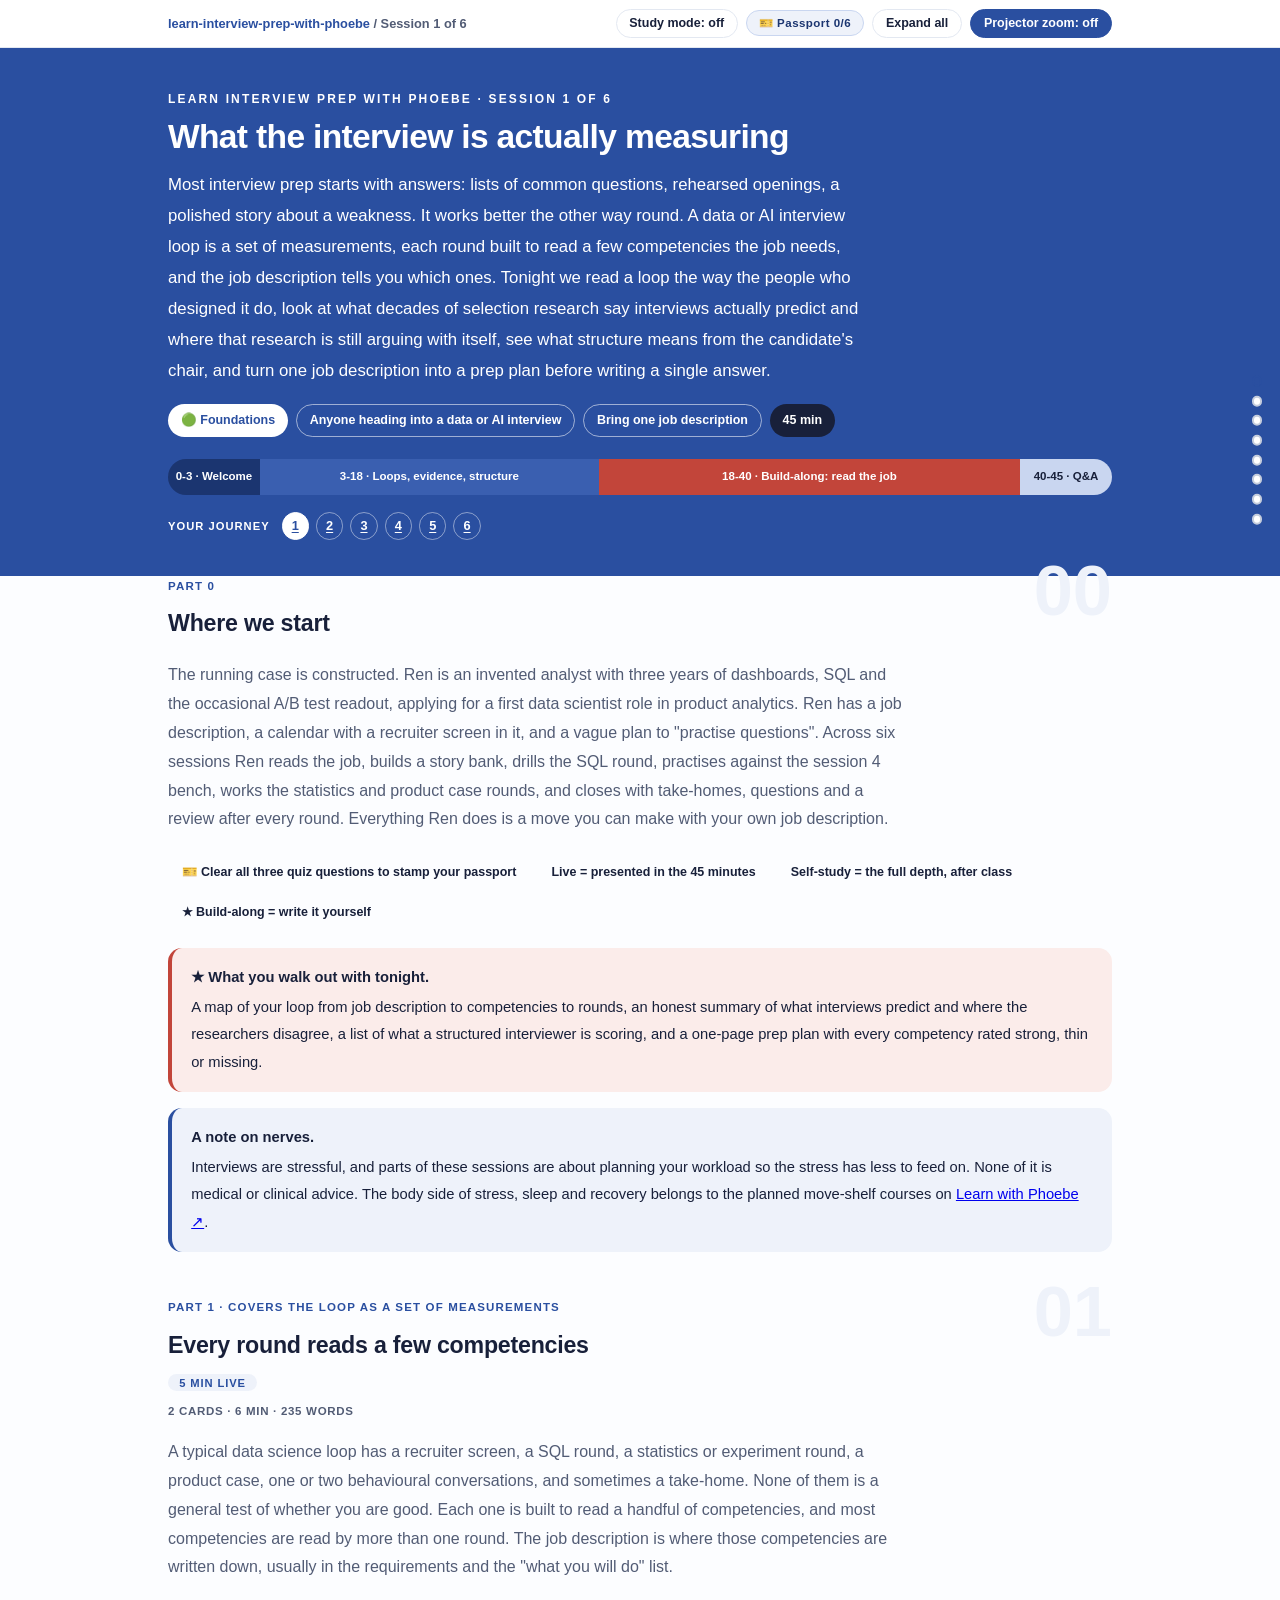
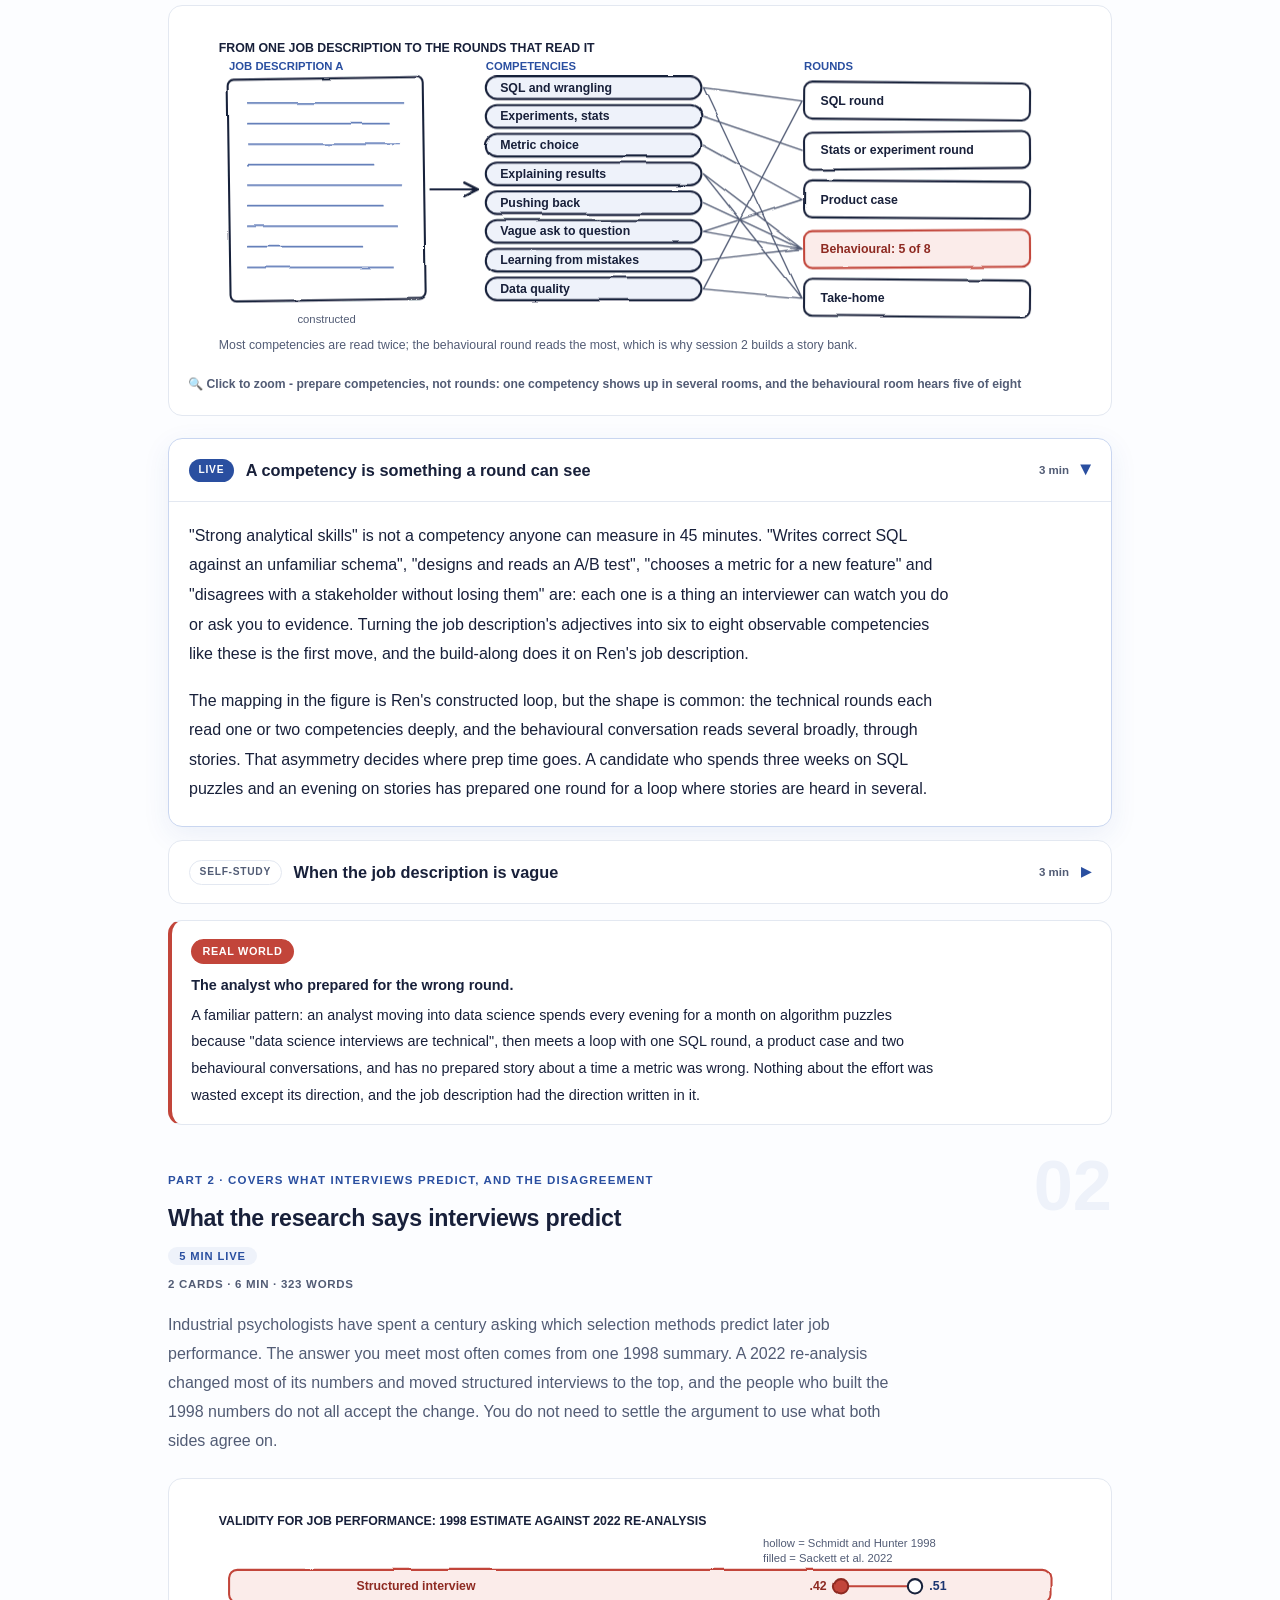
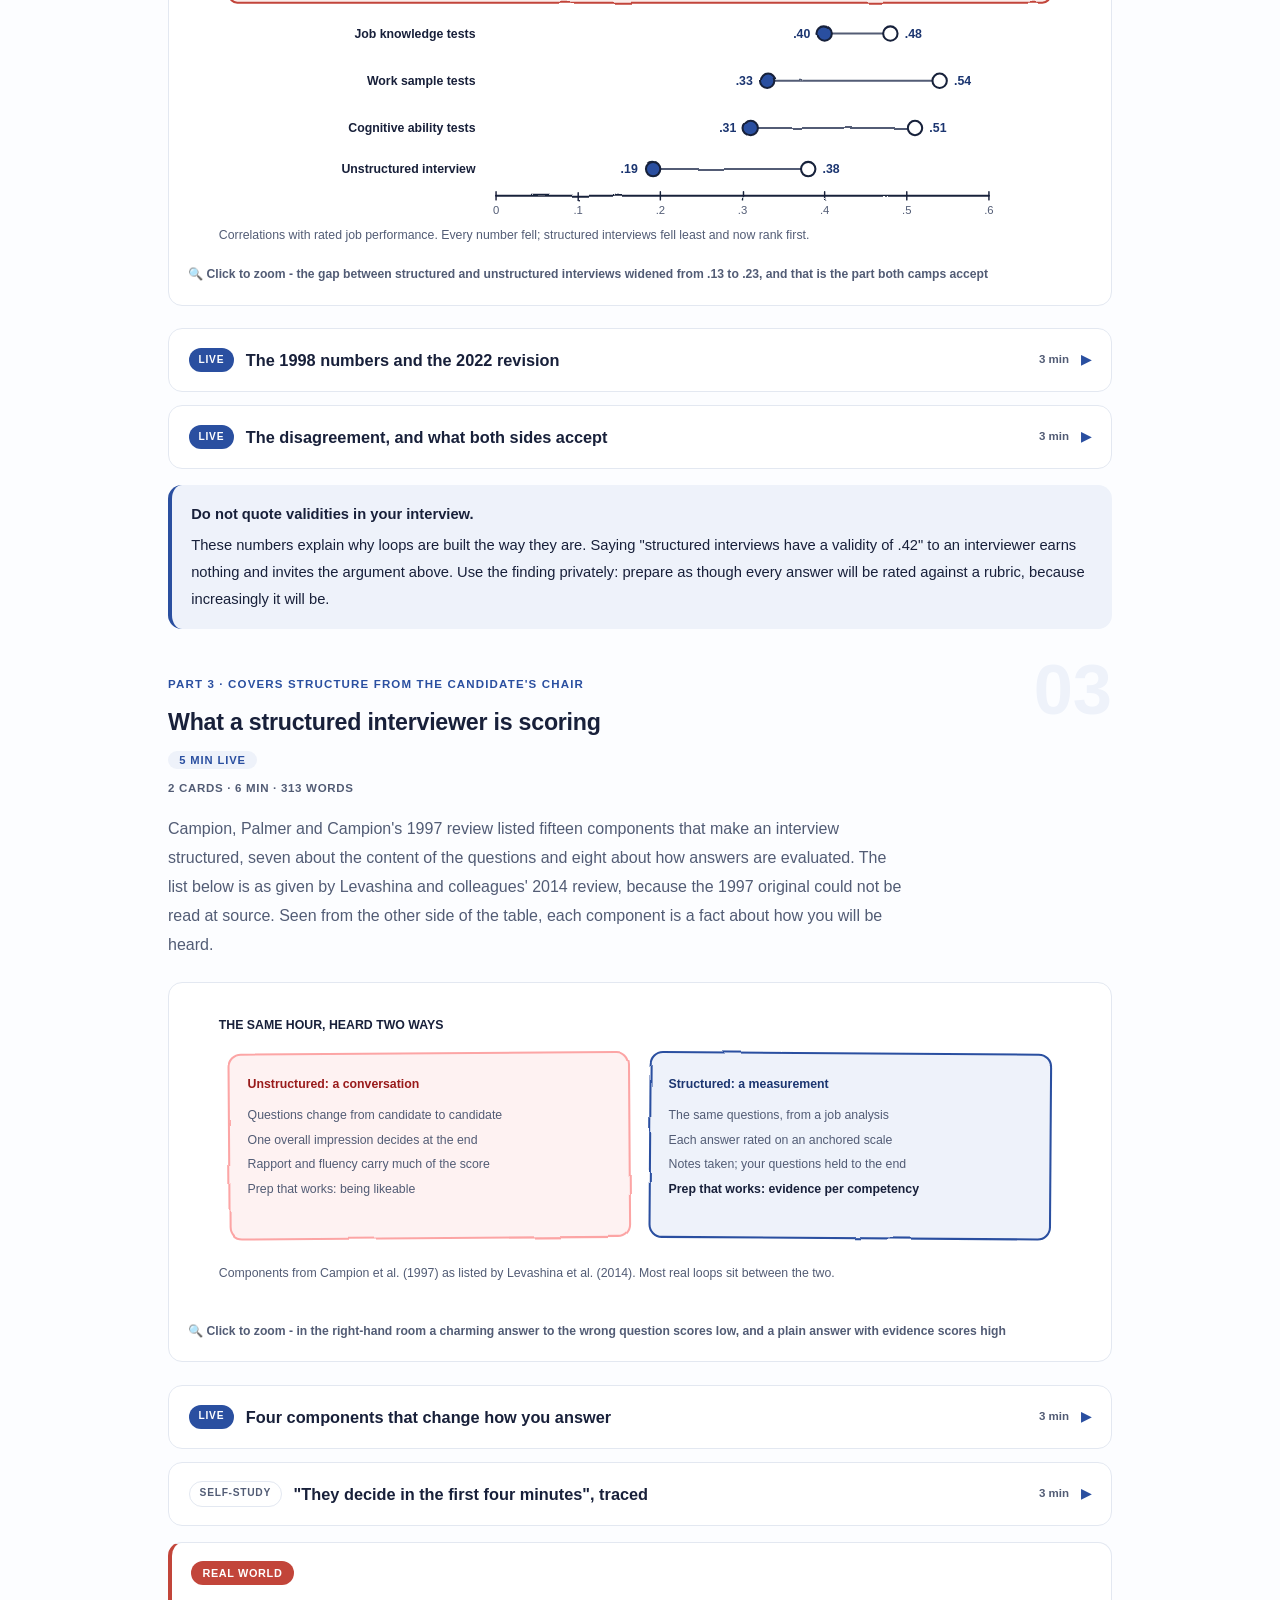
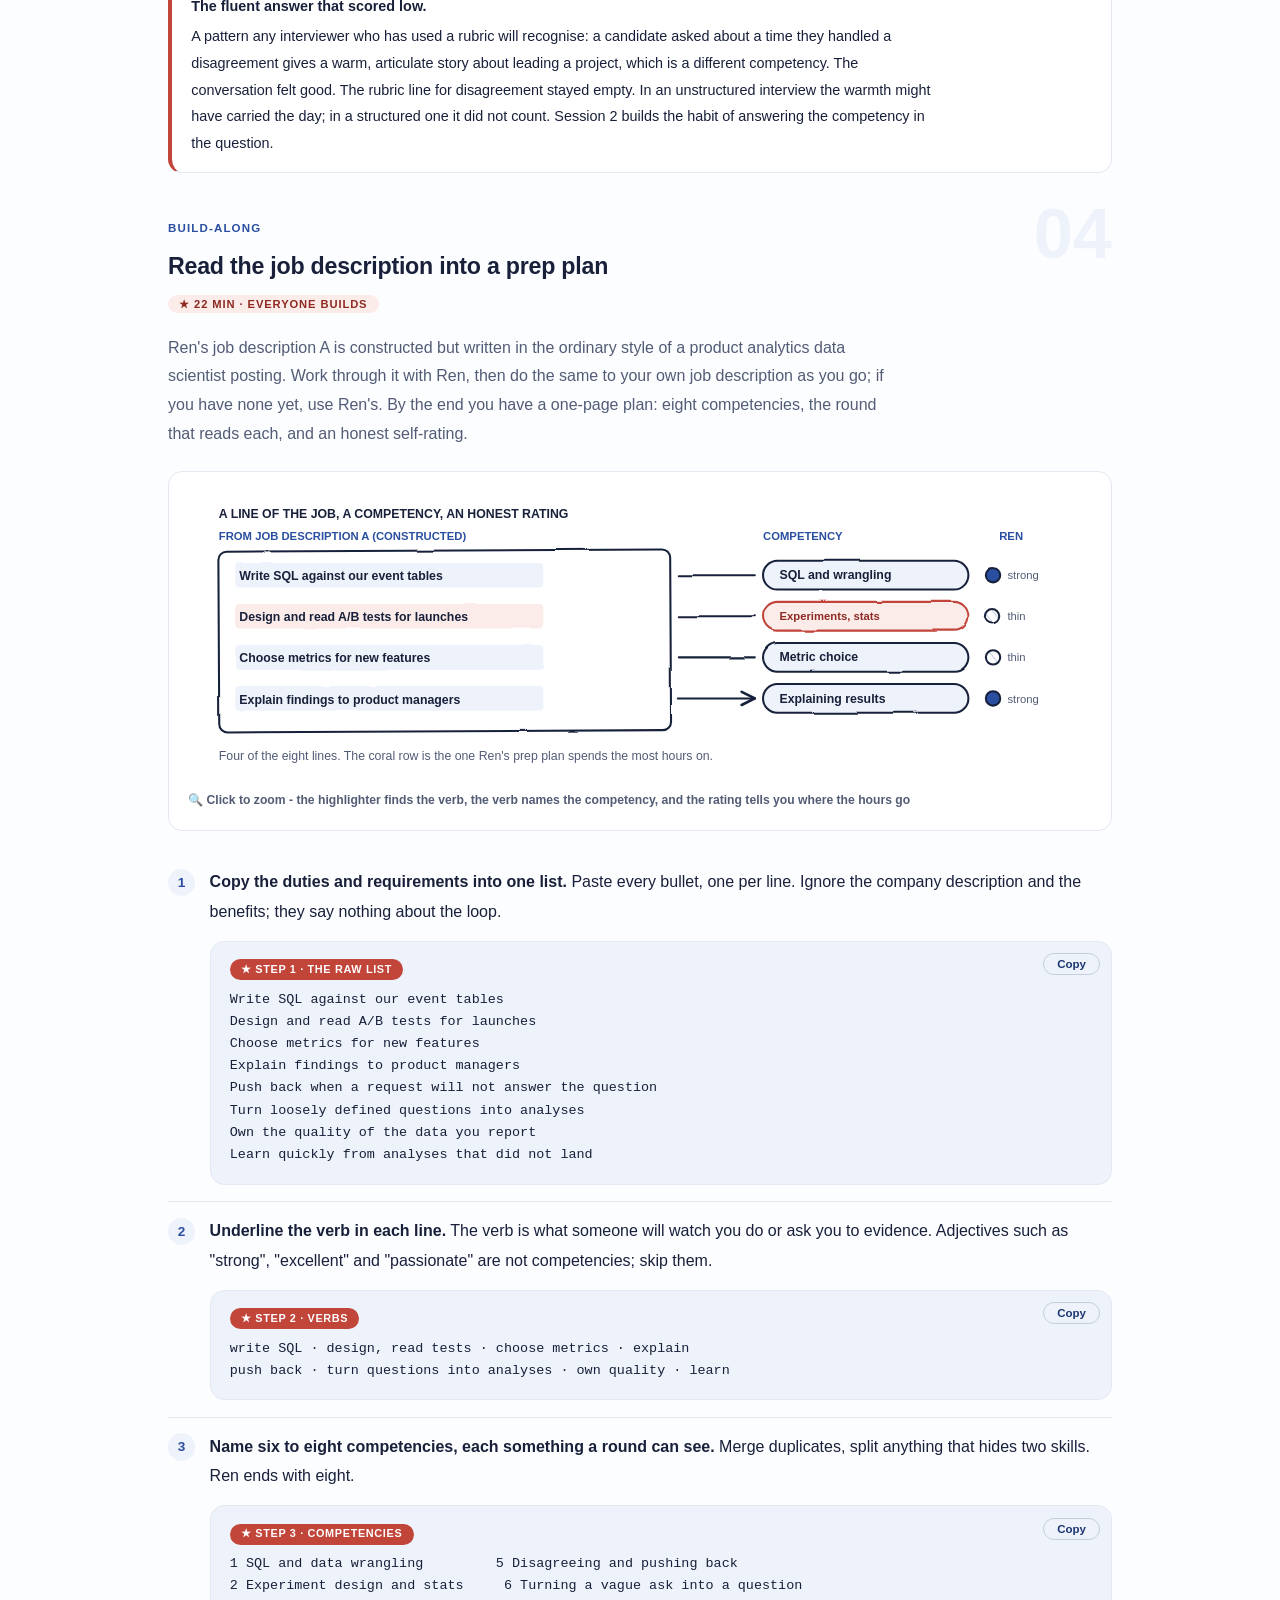
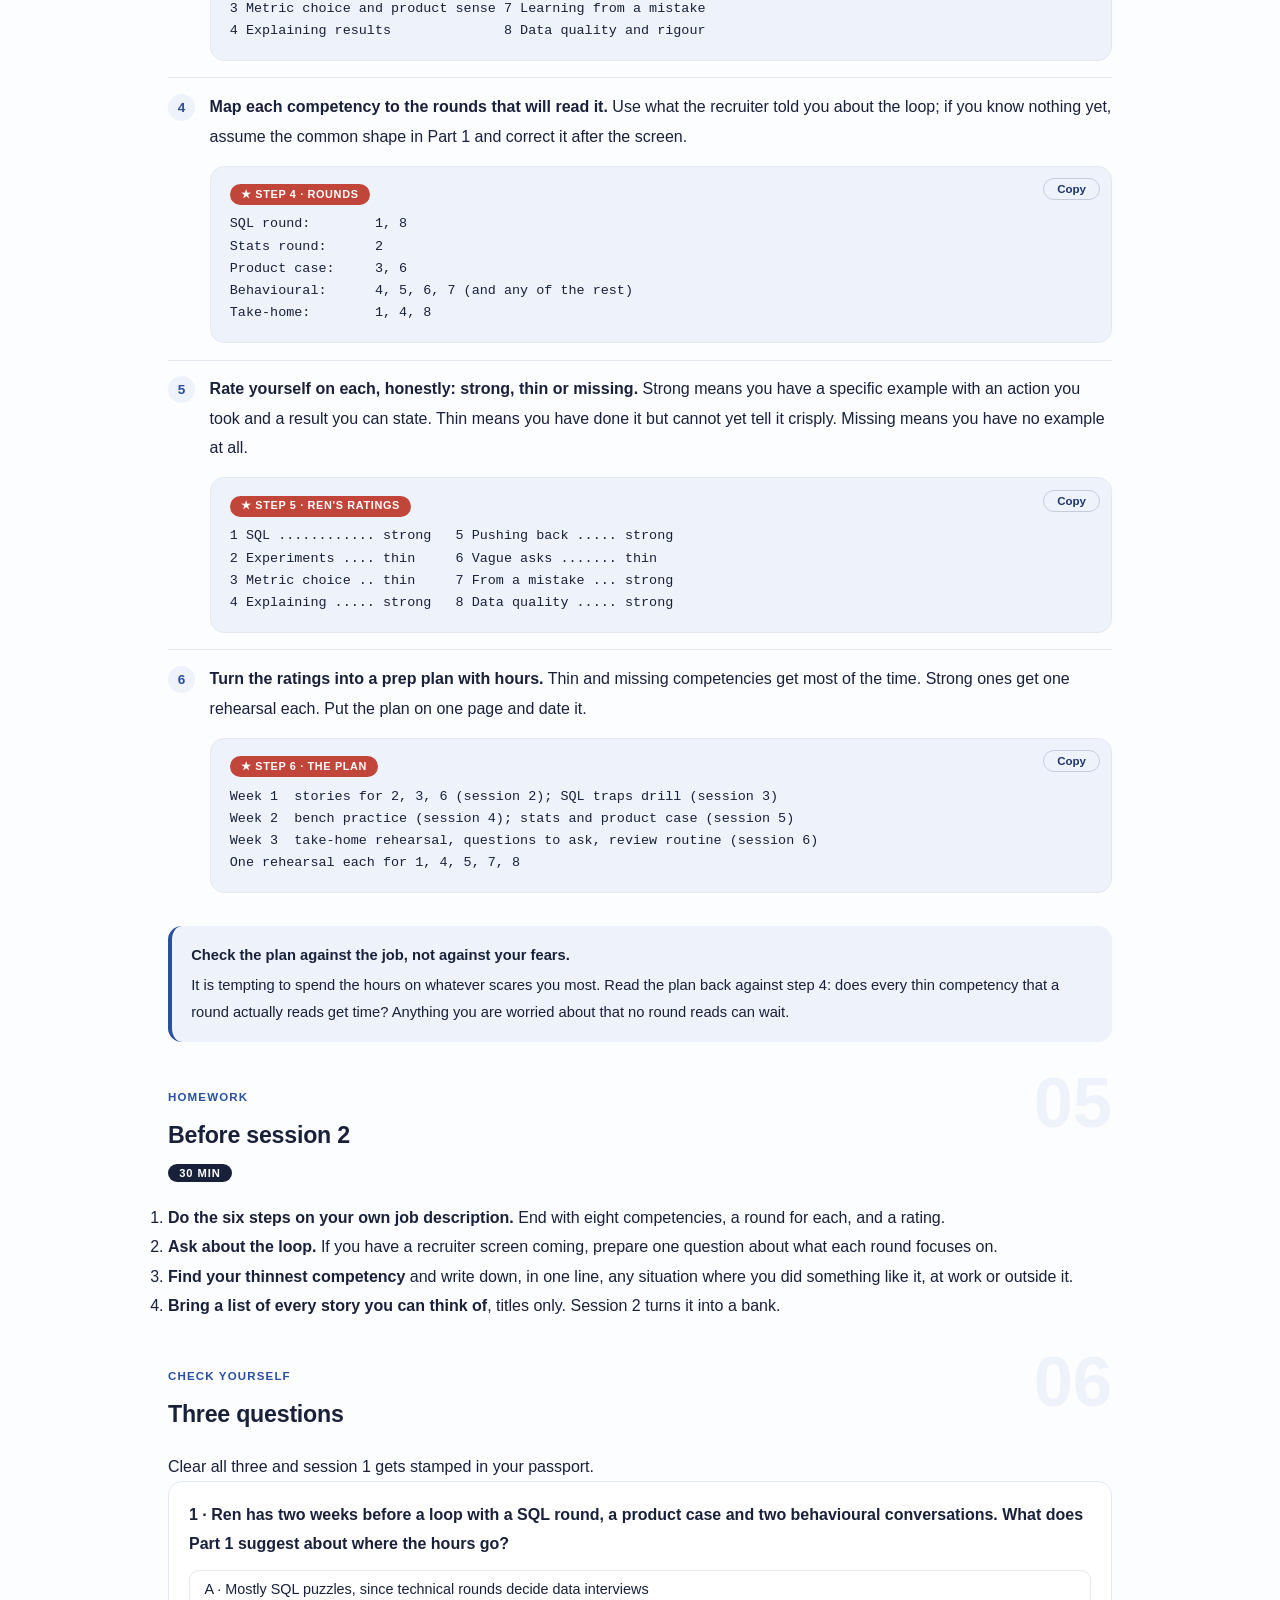
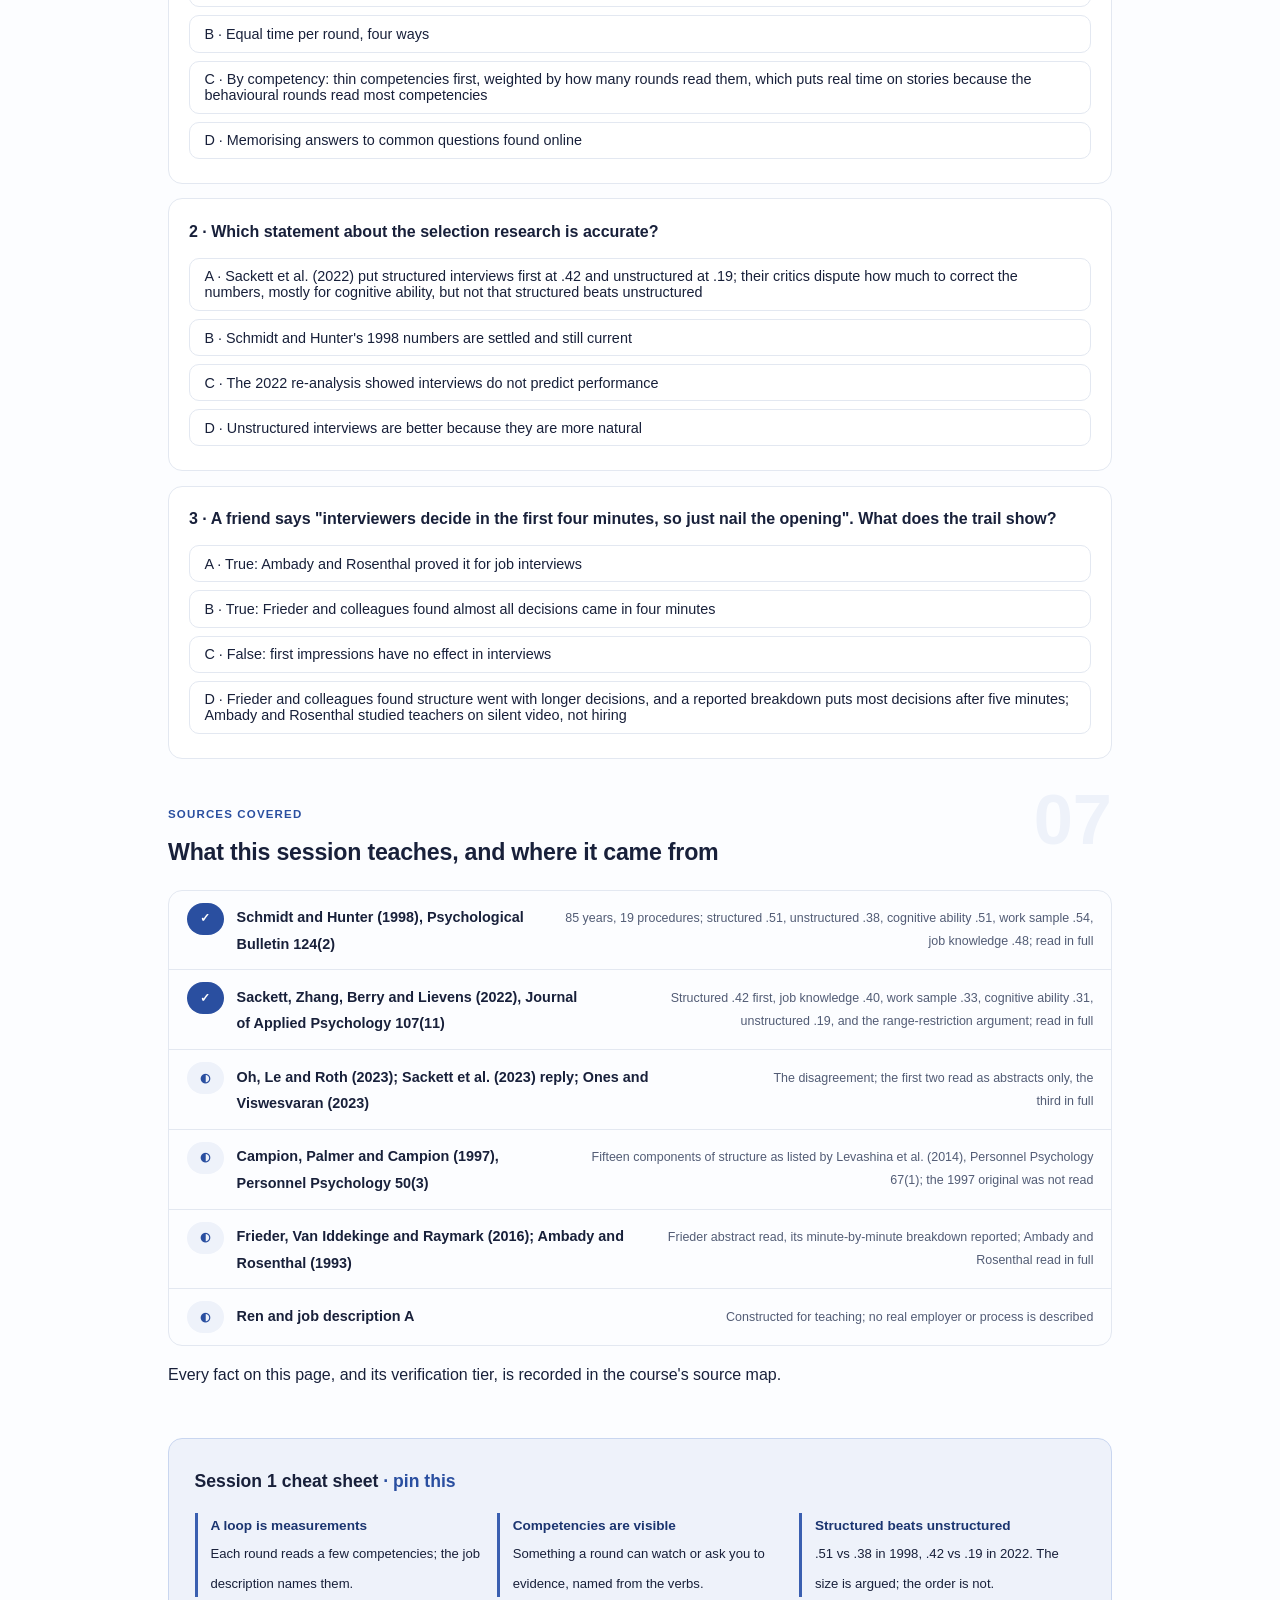
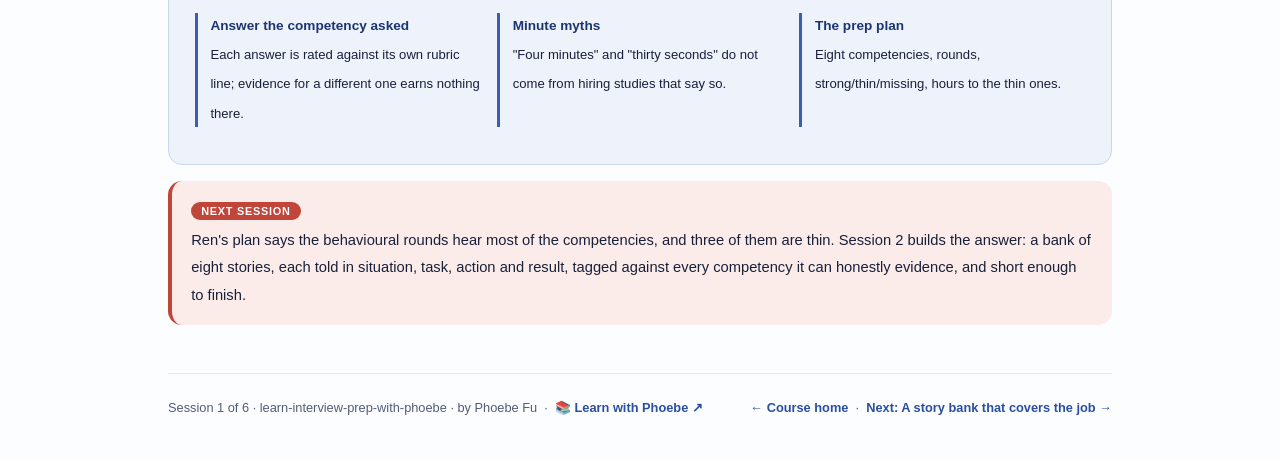
==== commit 0ea7c930: "Prompt-box label inside the box: overflow no longer cuts it in half The label hung 0.7rem above the " ====
--- a/courses/01-what-the-interview-measures.html
+++ b/courses/01-what-the-interview-measures.html
@@ -19,7 +19,7 @@
 <meta name="twitter:image" content="https://phoebefu6.github.io/learn-interview-prep-with-phoebe/assets/og-cover.png">
 <!-- social:end -->
 <title>Session 1 · What the interview is actually measuring - learn interview prep with phoebe</title>
-<link rel="stylesheet" href="../assets/style.css?v=15">
+<link rel="stylesheet" href="../assets/style.css?v=18">
 </head>
 <body>
 
@@ -538,6 +538,6 @@
 
 </main>
 
-<script src="../assets/app.js?v=15"></script>
+<script src="../assets/app.js?v=17"></script>
 </body>
 </html>
--- a/assets/style.css
+++ b/assets/style.css
@@ -1385,3 +1385,9 @@
 .masthead a, .masthead .sub a { color: #fff; text-decoration: underline; text-underline-offset: 2px; }
 .prompt-box b, .prompt-box strong { color: var(--indigo-deep, var(--ink)); }
 .prompt-box span, .prompt-box em, .prompt-box i { color: inherit; }
+.pp-stamp i { color: var(--ink); }
+
+/* Prompt-box label sits inside the box (2026-10-12). Hanging it 0.7rem above the edge let any
+   overflow:auto parent cut it in half; in normal flow nothing can clip it. The right margin
+   keeps it clear of the Copy button; long labels wrap instead of running under it. */
+.prompt-box > .label{ position: static; display: table; margin: 0 5.2rem .55rem 0; white-space: normal; line-height: 1.45; }
